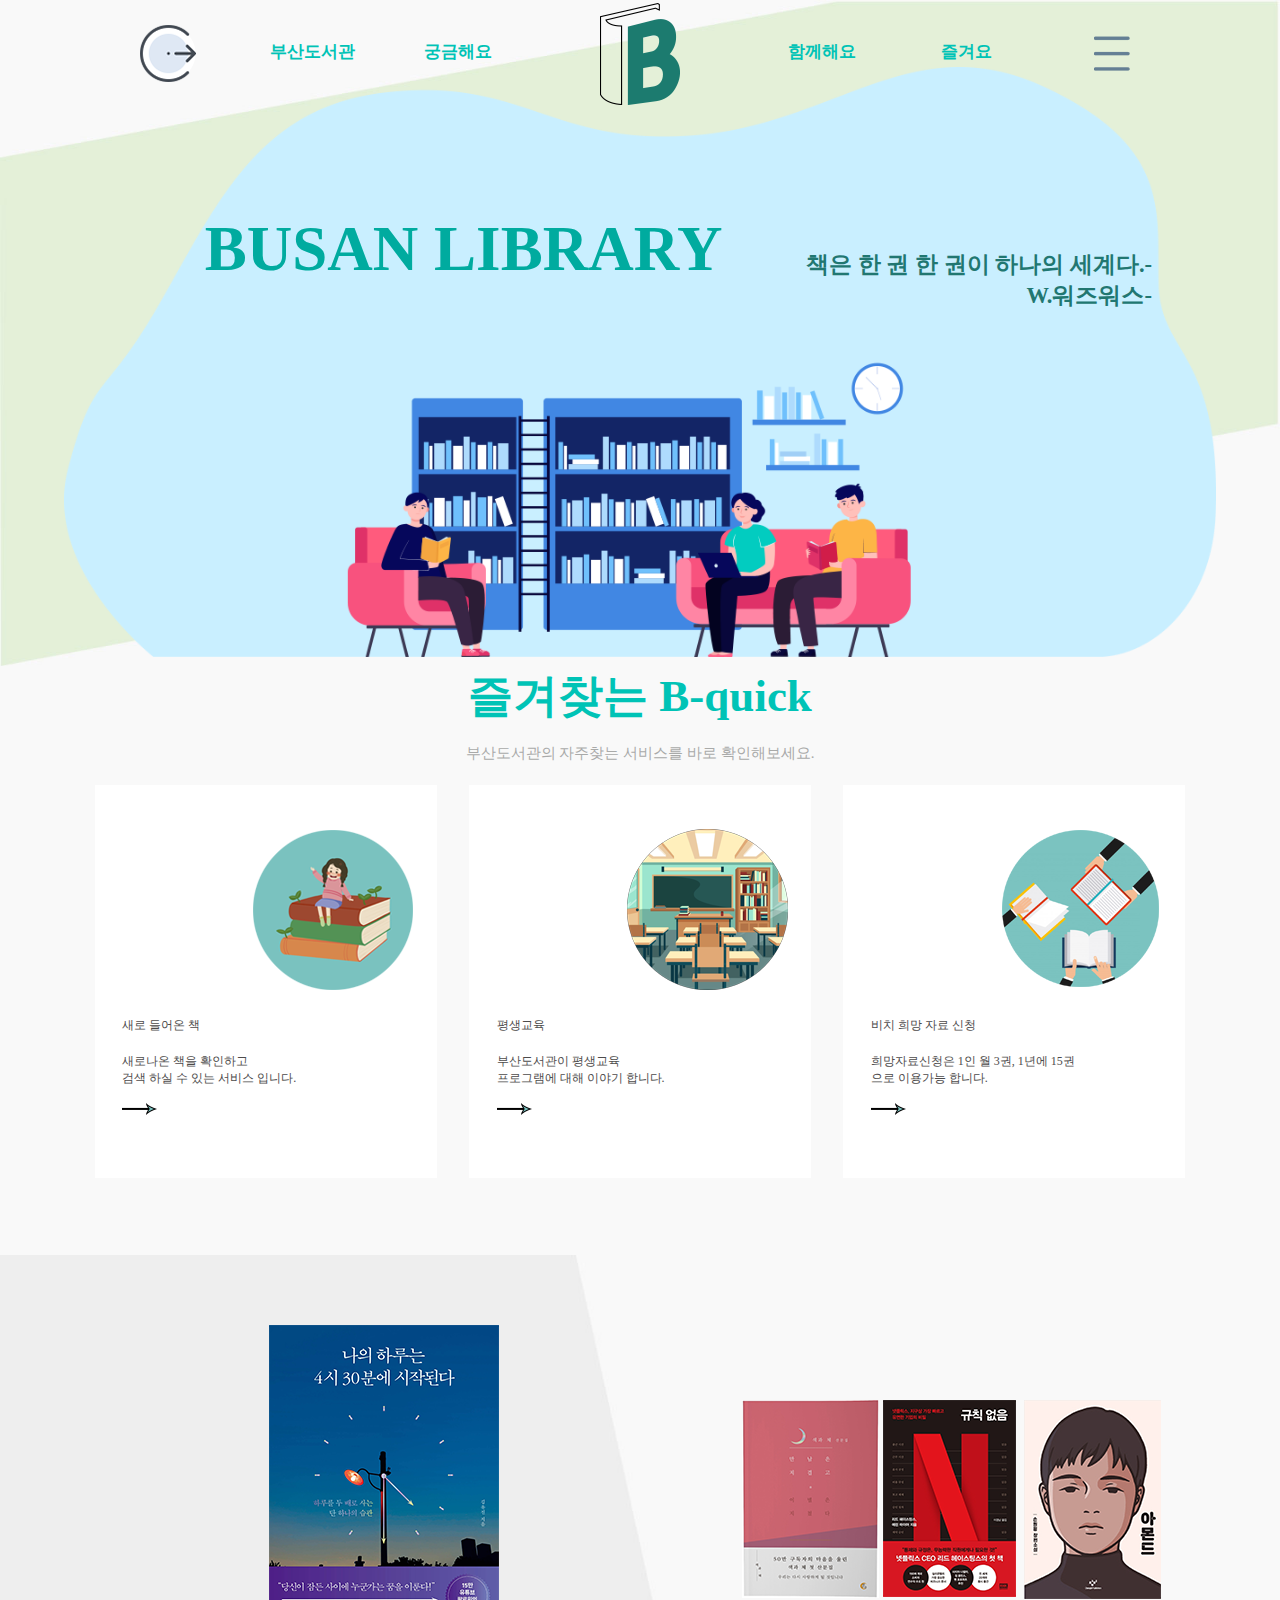
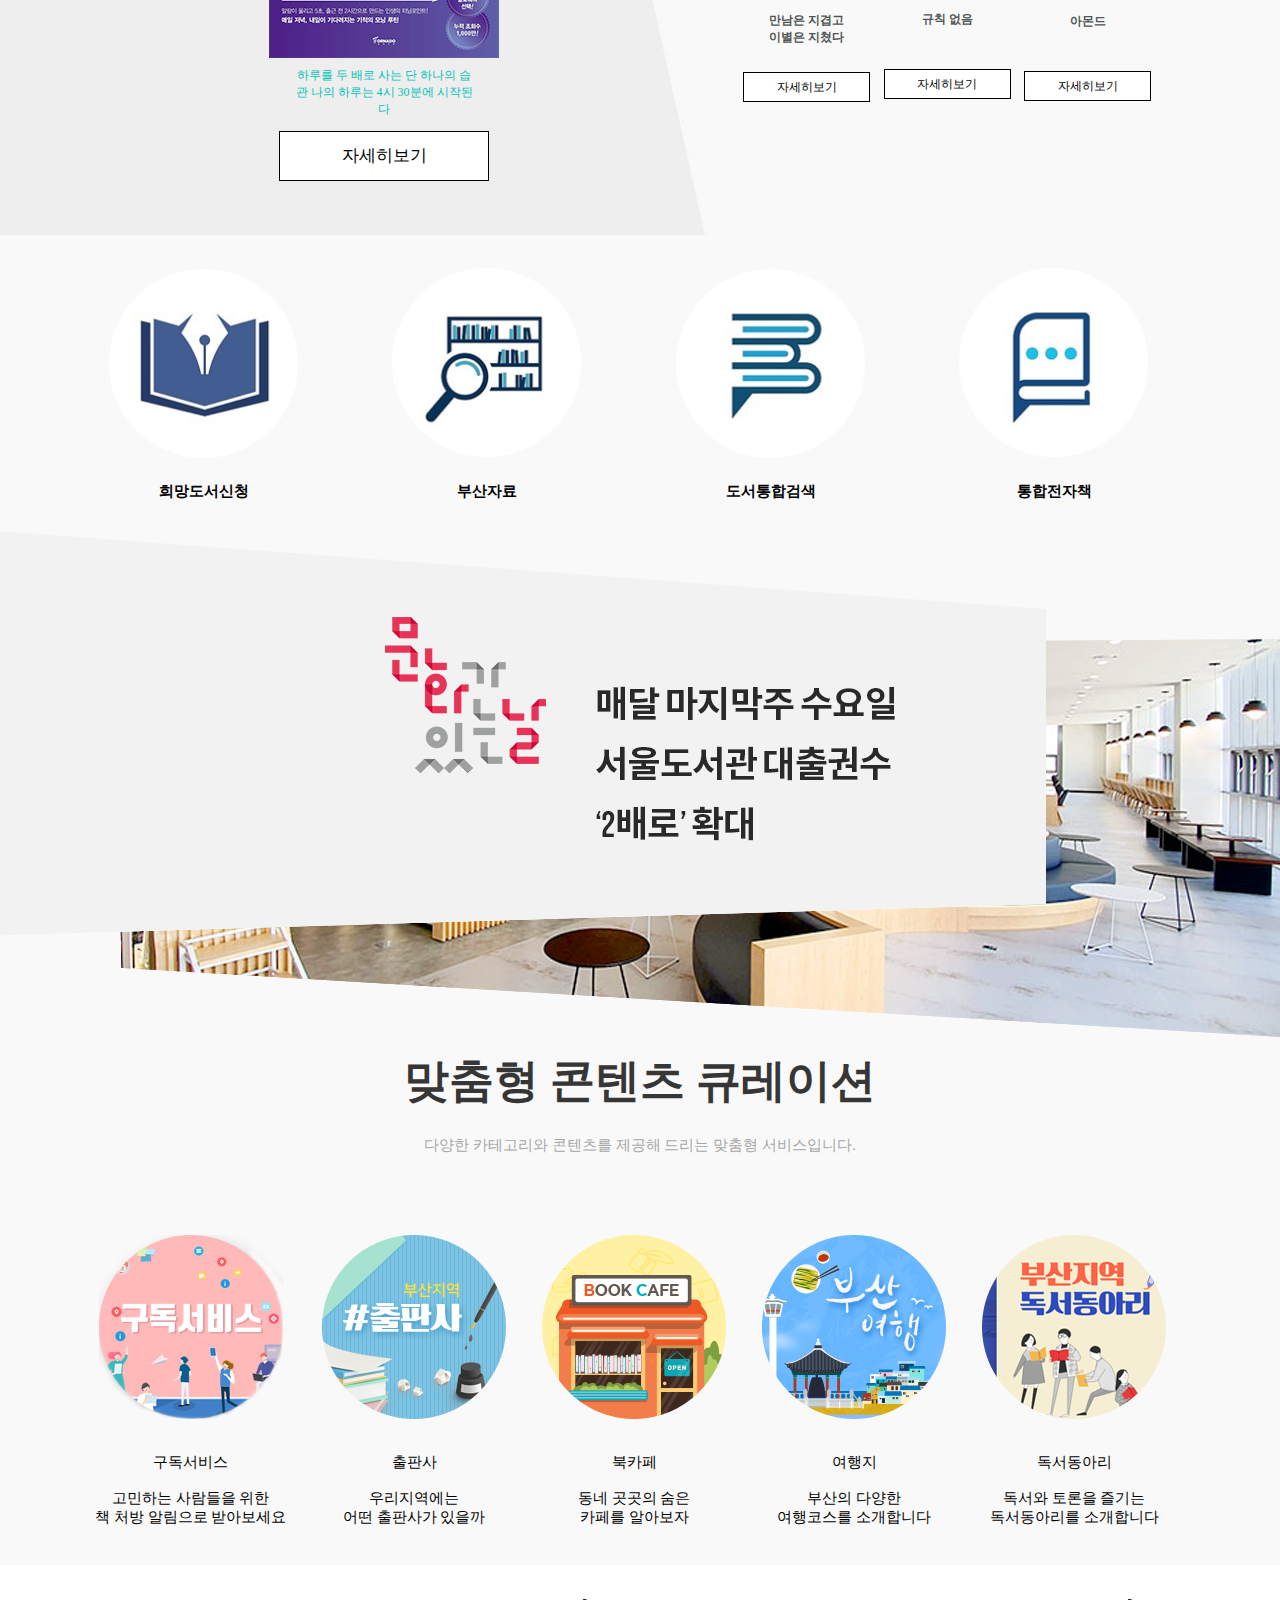
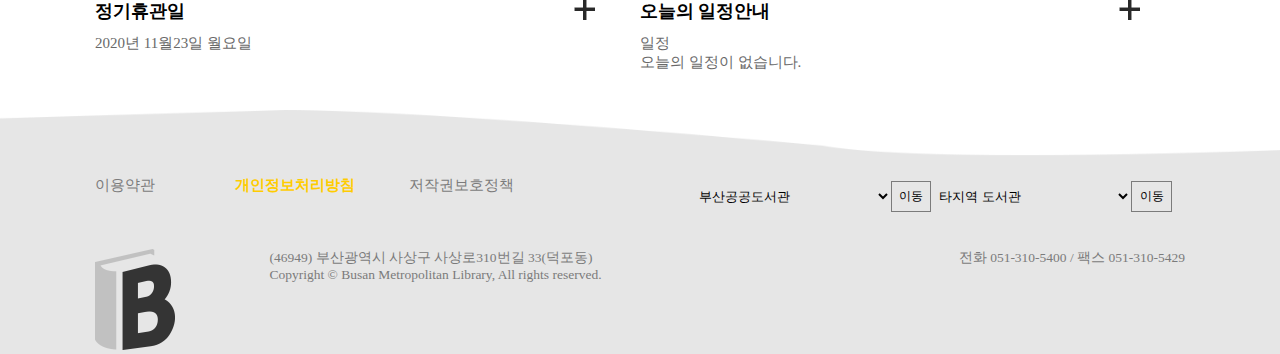
==== index.html @ fcccbeaf "121" ====
<!DOCTYPE html>
<html lang="en">

<head>
    <meta charset="UTF-8">
    <meta name="viewport" content="width=device-width, initial-scale=1.0">
    <title>Document</title>
    <link href="css/style.css" rel="stylesheet" type="text/css">
</head>

<body>
    <div class="wrap">
        <header id="header">
            <ul>
                
               
                <ul class="m_left">
                   <li class="login"><i><img src="img/login.png"></i></li>
                    <li>부산도서관</li>
                    <li>궁금해요</li>
                    
                </ul>
                <li class="logo"><img src="img/mainlogo.png"></li>
                <ul class="m_right">
                    <li>함께해요</li>
                    <li>즐겨요</li>
                    <li class="m_ham"><i><img src="img/m_ham.png"></i></li>
                </ul>
                
            </ul>
        </header>
        <article id="mainimg">
            
                <h2>BUSAN LIBRARY</h2>
                <div><img src="img/mainimg.png"></div>
                <p>책은 한 권 한 권이 하나의 세계다.-<br>
                    W.워즈워스-</p>
            
        </article>
        <main>
            <section class="con1">
                <h1>즐겨찾는 B-quick</h1>
                <p>부산도서관의 자주찾는 서비스를 바로 확인해보세요.</p>
                <div class="con1_set">
                    <div><i><img src="img/quick1.png"></i>
                        <div>
                            <h4>새로 들어온 책</h4>
                            <p>새로나온 책을 확인하고<br>
                                검색 하실 수 있는 서비스 입니다.</p>
                            <i><img src="img/arr.png"></i>
                        </div>
                    </div>
                    <div><i><img src="img/quick2.png"></i>
                        <div>
                            <h4>평생교육</h4>
                            <p>부산도서관이 평생교육<br>
                                프로그램에 대해 이야기 합니다.</p>
                            <i><img src="img/arr.png"></i>
                        </div>
                    </div>
                    <div><i><img src="img/quick3.png"></i>
                        <div>
                            <h4>비치 희망 자료 신청</h4>
                            <p>희망자료신청은 1인 월 3권, 1년에 15권<br>
                                으로 이용가능 합니다.</p>
                            <i><img src="img/arr.png"></i>
                        </div>
                    </div>
                </div>
            </section>
            <section class="con2">
                <div class="main_book">
                    <div><img src="img/main_book.png"></div>
                    <p class="maintxt">하루를 두 배로 사는 단 하나의 습관
                        나의 하루는 4시 30분에 시작된다</p>
                    <div class="btn1">자세히보기</div>
                </div>
                <div class="sub_book_set">
                    <div>
                        <div><img src="img/sub_book1.png"></div>
                        <h4>만남은 지겹고<br>이별은 지쳤다</h4>
                        <div class="btn">자세히보기</div>
                    </div>
                    <div>
                        <div><img src="img/sub_book2.png"></div>
                        <h4>규칙 없음<br><br></h4>
                        <div class="btn">자세히보기</div>
                    </div>
                    <div>
                        <div><img src="img/sub_book3.png"></div>
                        <h4>아몬드<br><br></h4>
                        <div class="btn">자세히보기</div>
                    </div>
                </div>
            </section>
            <section class="con3">
                <div><img src="img/covidpic.png"></div>
                <div>
                    <p>#마스크 착용 #코로나 #QR코드 스캔</p>
                    <div class="covidbtn">COVID-19</div>
                </div>
            </section>
            <section class="con4">
                <ul>
                    <li><div></div>
                        <p>희망도서신청</p>
                    </li>
                    <li><div></div>
                        <p>부산자료</p>
                    </li>
                    <li><div></div>
                        <p>도서통합검색</p>
                    </li>
                    <li><div></div>
                        <p>통합전자책</p>
                    </li>
                </ul>
            </section>
            <section class="con5">
                <div><img src="img/culture_1.png"></div>
                <div><img src="img/cultureday_2.png"></div>
            </section>
            <section class="con6">
                <h1>맞춤형 콘텐츠 큐레이션</h1>
                <p>다양한 카테고리와 콘텐츠를 제공해 드리는 맞춤형 서비스입니다.</p>
                <div>
                    <div><i><img src="img/service1.png"></i>
                        <p>구독서비스
                            <br><br>고민하는 사람들을 위한<br>책 처방 알림으로 받아보세요
                        </p>
                    </div>
                    <div><i><img src="img/service2.png"></i>
                        <p>출판사
                            <br><br>우리지역에는<br>어떤 출판사가 있을까
                        </p>
                    </div>
                    <div><i><img src="img/service3.png"></i>
                        <p>북카페
                            <br><br>동네 곳곳의 숨은<br>카페를 알아보자
                        </p>
                    </div>
                    <div>
                        <i><img src="img/service4.png"></i>
                        <p>여행지
                            <br><br>부산의 다양한<br>여행코스를 소개합니다
                        </p>
                    </div>
                    <div>
                        <i><img src="img/service5.png"></i>
                        <p>독서동아리
                            <br><br>독서와 토론을 즐기는<br>독서동아리를 소개합니다
                        </p>
                    </div>
                </div>
            </section>
            <section class="con7">
                <div class="inner">
                    <div>
                        <h3>정기휴관일<span><img src="img/plus.png"></span></h3>
                        <p>2020년 11월23일 월요일</p>
                    </div>
                    <div>
                        <h3>오늘의 일정안내<span><img src="img/plus.png"></span></h3>
                        <p>일정<br>오늘의 일정이 없습니다.</p>
                    </div>
                </div>
            </section>
        </main>
        <footer id="footer">
            <div class="inner">
                <div class="f_top">
                    <ul class="foot_menu">
                        <li>이용약관</li>
                        <li class="yellow">개인정보처리방침</li>
                        <li>저작권보호정책</li>
                    </ul>
                    <div class="finder">
                        <select>
                            <option>부산공공도서관</option>
                            <option>부산 대학•전문도서관</option>
                            <option>경남정보대학교</option>
                            <option>경성대학교 중앙도서관</option>
                            <option>고신대학교 도서관</option>
                            <option>대동대학교 도서관</option>
                            <option>동명대학교 도서관</option>
                            <option>동아대학교 도서관</option>
                            <option>동의대학교 중앙도서관</option>
                            <option>동의과학대학교 도서관</option>
                            <option>고신대학교 도서관</option>
                            <option>고신대학교 도서관</option>
                            <option>동주대학교도서관</option>
                            <option>부경대학교도서관</option>
                            <option>부산과학기술대학교도서관</option>
                            <option>한국주택금융공사 도서관</option>
                            <option>부산위생병원 의학도서관</option>
                            <option>한진중공업기술연구소 자료실</option>
                            <option>영화의전당 영화전문자료실</option>
                        </select><span>이동</span>
                        <select>
                            <option>타지역 도서관</option>
                            <option>국립도서관</option>
                            <option>국회도서관</option>
                            <option>국립중앙도서관</option>
                            <option>국립세종도서관</option>
                            <option>국립어린이청소년도서관</option>
                            <option>국립장애인도서관</option>
                            <option>지역대표도서관</option>
                            <option>강원 대표도서관</option>
                            <option>경상북도 도서관</option>
                            <option>대구광역시 대표도서관</option>
                            <option>대전광역시 대표도서관</option>
                            <option>서울도서관</option>
                            <option>서울시교육청 대표도서관</option>
                            <option>미추홀도서관</option>
                            <option>전라북도교육청 통합도서관</option>
                            <option>전라남도교육청 통합도서관</option>
                        </select><span>이동</span>
                    </div>
                </div>
                <div class="f_bottom">
                    <div class="f_logo">
                        <img src="img/f_logo.png">
                    </div>
                    <div class="copyright">
                        <ul>
                            <li>(46949) 부산광역시 사상구 사상로310번길 33(덕포동)</li>
                            <li>Copyright © Busan Metropolitan Library, All rights reserved.</li>
                        </ul>
                        <p>전화 051-310-5400 / 팩스 051-310-5429</p>
                    </div>
                </div>
            </div>
        </footer>
    </div>
</body></html>
---- css/style.css ----
* {
    padding: 0;
    margin: 0
}
html{font-size: 15px}
.inner{width: 1090px; margin: 0 auto}
ul{list-style: none}
.wrap{background-color: #f9f9f9;width: 100%;}
#header{position: absolute;z-index: 2;    left: 0;
    right: 0;
    margin: 0 auto;}
#header>ul{width: 1090px; height: 110px;margin: 0 auto;line-height: 104px; position: relative;color: #00c3b6;font-size: 1.1rem;font-weight: 600}
#header>ul img{vertical-align: middle}
#header>ul>li{float: left;font-size: 1.6rem;color: #00c3b6}
.m_left{float: left; width: 40%; text-align: center}
.m_left>li{float: left; width: calc(100%/3)}
.m_right{float: right; width: 40%; text-align: center}
.m_right>li{float: left; width: calc(100%/3)}
#header>ul>li:after{display: block;content: "";clear: both}
.logo{z-index: 999; position: absolute; width: 80px; left: 0; right: 0; margin: 0 auto}

.login>img{width: 100%}




#mainimg{background-image: url(../img/no_text.jpg);background-repeat: no-repeat;height: 858px;width: 100%;position: relative;top: 0;background-size: cover}

#mainimg>div{position: absolute;left: 0;right: 0;margin: 0 auto;text-align: center;top: 10%;width: 1280px;height: 660px}
#mainimg>div>img{width: 100%}
#mainimg>h2{position: absolute;font-size: 4.2rem;color: #00ab9f;top: 32%;left: 25%;z-index: 999}
#mainimg>p{position: absolute;text-align: right;color: #217771;font-size: 1.5rem;top: 37.3%;right: 25%;font-weight: bold}

#mainimg:after{display: block;content: "";clear: both}




.con1{width: 1090px;margin: 0 auto;padding-bottom: 6%;}
.con1>h1{color: #00c3b6;text-align: center;font-size: 3rem}
.con1>p{color: #a9aaa9;text-align: center;padding: 1.6% 0 2% 0;font-size: 1rem}
.con1_set>div{float: left;width: calc(94%/3);background-color: #fff;height: 350px;margin-left: 3%;padding-top: 4%;color: #4d4b4b;position: relative}
.con1_set>div:first-child{margin-left: 0}
.con1_set:after{display: block;content: "";clear: both}

.con1_set>div>i:nth-child(1){text-align: right}

.con1_set>div>i{position: absolute;right: 6%}
.con1_set>div>div{position: absolute;bottom: 15%;left: 8%;width: 80%;font-size: 0.8rem}
.con1_set>div>div>h4{padding: 3% 0 7% 0;font-weight: 500}
.con1_set>div>div>p{padding-bottom: 6%}















.con2{background-image: url(../img/bk_gray.jpg);width: 100%;height: 580px;background-size: cover;background-repeat: no-repeat;background-position: center center;position: relative;text-align: center}
.con2:after{display: block;content: "";clear: both}
.con2>.main_book{position: absolute; left: 26.5%;top: 12%}
.con2>.main_book>.maintxt{width: 55%;margin: 0 auto;font-size: .8rem}
.con2>.sub_book_set{position: absolute;top: 25%;right: 23%;font-size: .8rem}

.con2>.sub_book_set>div{width: calc(94%/3);float: left;margin-left: 3%}
.con2>.sub_book_set>div:first-child{margin-left: 0}
.con2>.sub_book_set:after{display: block;content: "";clear: both}

.con2>.sub_book_set>div>h4{padding: 8% 0 20% 0;color: #515454}

.maintxt{color: #00c3b6;padding: 2% 0 5% 0}
.btn1{border: 1px solid #000;background-color: #fff;width: 208px; height: 48px;line-height: 48px;font-size: 1.1rem;text-align: center;margin: 0 auto}

.btn{border: 1px solid #000;background-color: #fff;width: 125px; height: 28px;line-height: 28px;font-size: .8rem;text-align: center;margin: 0 auto}





.con3{width: 1090px; margin: 0 auto;padding-top: 3%;}

.con3>div{float: left;padding-left: 20%}

.con3:after{display: block;content: "";clear: both;}
.con3>div:nth-child(2){padding: 5.8% 0 0 13%}
.con3>div:nth-child(2)>p{font-size: 1.3rem;color: #b0b0b0;font-weight:500;padding-bottom: 13%}

.con3>div:nth-child(2)>.covidbtn{border: 1px solid #000;width: 264px;height: 82px; background-color: #fff;border-radius: 50px;line-height: 82px;font-size: 2.6rem;text-align: center;font-weight: bold}





.con4{width: 1090px;text-align: center;margin: 0 auto;padding-top: 2.6%}
.con4>ul{width: 100%}
.con4>ul>li{float: left;padding-left: 6%;width: 20%;}

.con4>ul>li:first-child{padding-left: 0}
.con4>ul:after{display: block;content: "";clear: both}
.con4>ul>li>p{padding-top: 10%;font-weight: 600}




.con4>ul>li:nth-child(1)>div{width: 192px; height: 192px; background-image: url(../img/icon1_blue.png);background-repeat: no-repeat;background-position: center center;background-size: cover;margin: 0 auto}
.con4>ul>li:nth-child(2)>div{width: 192px;height: 192px;background-image: url(../img/icon2_blue.png);background-repeat: no-repeat;background-position: center center;background-size: cover;margin: 0 auto}
.con4>ul>li:nth-child(3)>div{width: 192px;height: 192px;background-image: url(../img/icon3_blue.png);background-repeat: no-repeat;background-position: center center;background-size: cover;margin: 0 auto}
.con4>ul>li:nth-child(4)>div{width: 192px;height: 192px;background-image: url(../img/icon4_blue.png);background-repeat: no-repeat;background-position: center center;background-size: cover;margin: 0 auto}


.con4>ul>li:nth-child(1)>div:hover{width: 192px; height: 192px; background-image: url(../img/icon1_green.png);background-repeat: no-repeat;background-position: center center;background-size: cover;margin: 0 auto}
.con4>ul>li:nth-child(2)>div:hover{width: 192px;height: 192px;background-image: url(../img/icon2_green.png);background-repeat: no-repeat;background-position: center center;background-size: cover;margin: 0 auto}
.con4>ul>li:nth-child(3)>div:hover{width: 192px;height: 192px;background-image: url(../img/icon3_green.png);background-repeat: no-repeat;background-position: center center;background-size: cover;margin: 0 auto}
.con4>ul>li:nth-child(4)>div:hover{width: 192px;height: 192px;background-image: url(../img/icon4_green.png);background-repeat: no-repeat;background-position: center center;background-size: cover;margin: 0 auto}








.con5>div:first-child{position: absolute;top: 5%;left: 0;z-index: 999}
.con5>div:last-child{position: absolute;top: 25%;right: 0}
.con5{background-color: #f9f9f9;width: 100%;height: 550px;position: relative}

.con5:after{display: block;content: "";clear: both}



.con6{width: 1090px;text-align: center;margin: 0 auto;padding-bottom: 3%}
.con6>h1{font-size: 3rem;color: #363636}
.con6>p{font-size: 1rem;color: #a7a7a7;padding: 25px 0 80px 0}
.con6>div>div:first-child{margin-left: 0}
.con6>div>div{float: left;margin-left: 3.3%}
.con6>div>div>p{padding-top: 30px;font-size: 1rem;font-weight: 400}
.con6>div:after{display: block;content: "";clear: both}









.con7{background-color: #fff;width: 100%;height: auto;padding-top: 2.6%}
.con7>.inner>div{float: left;width: 50%}

.con7>.inner:after{display: block;content: "";clear: both}

.con7>.inner>div>h3>span{float: right;padding-right: 8%}
.con7>.inner>div>p{color: #696969;padding: 2% 0 7% 0}

#footer{background-image: url(../img/f_bk.png);background-size: cover;width: 100%;height: auto;background-color: #fff}
#footer>.inner{padding-top: 5.2%}
.foot_menu{width: 48%}

.foot_menu>li{float: left;font-size: 1rem;font-weight: 500;color: #7b7b7b;width: calc(80%/3)}
.foot_menu:after{display: block;content: "";clear: both}
.foot_menu>.yellow{color: #ffcc00;font-weight: bold}
.foot_menu>li:last-child{text-align: right}


.f_top>.foot_menu{float: left}
.f_top>.finder{float: right;width: 45%}
.finder>select{width: 40%;height: 40px;border: none;background-color: #e6e6e6}
.finder>span{width: 10%; height: 40px;font-size: 0.8rem;border: 1px solid #7b7b7b;padding: 1.5%}

.f_top:after{display: block;content: "";clear: both}

.f_logo{width: 16%}
.f_bottom{padding-top: 3%}
.f_bottom>div{float: left}
.copyright{width: 84%;color: #7b7b7b;font-size: 0.9rem}
.copyright>ul{float: left}
.copyright>p{float: right;padding-left: 7%}
.copyright:after{display: block;content: "";clear: both}
.f_bottom:after{display: block;content: "";clear: both}



/*sub*/
.sub_main{position: absolute;top: 0;background-image: url(../img/sub_img.jpg);width: 100%;height: 388px}
.sub_txt{position: absolute;top: 35%;color: #fff;left: 0;right: 0;margin: 0 auto;text-align: center}
.sub_txt>h2{font-size: 3rem}
.sub_txt>p{font-size: 1rem;padding-top: 0.7%}
.e_m_service{padding-left: 8%}
.e_m_service p{padding: 3% 0 5% 0}

.service_sub{width: 1076px; height: 1051px; background-color: #fff;z-index: 999;position: absolute;top: 13.8%;left: 0;right: 0;margin: 0 auto}

.service_sub>ul{padding: 3% 0 3% 0}
.service_sub>ul>li{float: left;color: #00c3b6;padding-left: 3%}
.service_sub>ul>li:first-child{color: #979797;padding-left: 8%}
.service_sub>ul:after{display: block;content: "";clear: both;border: 1px solid #959595;margin-top: 5%}




.sub_contents>div:first-child>div:first-child{float: left;width: 30%}
.sub_contents>div:first-child>div:last-child{float: left;width: 42%}
.sub_contents>div:first-child:after{display: block;content: "";clear: both}


.sub_contents>div:first-child>div:last-child>ul{width: 85%}
.sub_contents>div:first-child{padding-top: 5.5%;}
.sub_contents>div:last-child{padding-top: 5.5%;}

.sub_contents>div:last-child>div:first-child{float: left;width: 30%}
.sub_contents>div:last-child>div:last-child{float: left;width: 60%}
.sub_contents>div:last-child:after{display: block;content: "";clear: both}
.sub_contents>div>div:first-child>i{padding-left: 35%}
.sub_contents>div:last-child>div:first-child>i{padding-left: 35%;display: inline-block;padding-top: 20%}


.service_sub .sub_solid{background-color: #959595;width: 85%;height: 1px;margin: 0 auto}
/*table*/

.sub_contents>div:last-child>div:last-child tr:first-child{background-color: #dcdcdc;width: 420px;height: 40px;font-weight: bold}


.sub_contents>div:last-child>div:last-child table{font-size: .9rem}
.sub_contents>div:last-child>div:last-child tr:first-child td:first-child{background-color: #dcdcdc}
.sub_contents>div:last-child>div:last-child tr td:first-child{width: 17%;height: 40px; background-color: #f0f0f0;text-align: center;font-weight: bold}
.sub_contents>div:last-child p{font-size: 0.8rem;padding: 1.2% 0 0 3%}


.checkout{width: 100%;height: 170px;background-image: url(../img/checkout_bk.jpg);background-size: cover;background-position: center center;background-repeat: no-repeat;position: absolute; bottom: 17%;color: #fff;}
.checkout>div{width: 45%;margin: 0 auto;padding-left: 12%}
.checkout>div:after{display: block;content: "";clear: both}
.checkout>div>.checkout_txt>h4{font-size: 3rem;padding: 1% 0 2% 0}
.checkout>div>.checkout_txt>p{font-size: 1rem}
.checkout>div>.checkout_txt{float: left;padding-top: 4%}

.btn_checkout{background-color: #fff;width: 205px; height: 40px;line-height: 40px; font-weight: bold;text-align: center;float: right;color: #515454;margin-top: 8.5% }


/*sub_position*/
.sub_footer{position: absolute;bottom: 0; background-color: #f9f9f9 !important}
.sub-wrap{position: relative;height: 1800px}





/*모바일*/
@media (max-width: 1789px){
    #mainimg>h2{left: 22%}
    #mainimg>p{right: 20%}
    
}
@media (max-width: 1789px){
    #mainimg>h2{left: 18%}
    #mainimg>p{right: 17%}
    
}
@media (max-width: 1379px){
     #mainimg>h2{left: 16%;font-size: }
    #mainimg>p{right: 10%}
    
    
}

@media (max-width: 1379px){
    
    
    #mainimg{padding-top: calc(858/1648*100%);height: 0}
    #mainimg>div{height: 0;padding-top: calc(1283/657*100%);width: 90%}
    #mainimg>div>img{position: absolute;top: 0;left: 0}
}

    
@media (max-width: 1089px){
    
    .inner{width: 100%}
    #header>ul{width: 100%}
 
    
    #mainimg>h2{font-size: 3rem}
    #mainimg>p{font-size: 1rem}
    .con1{width: 100%}
    .con4{width: 100%}
    .con5>div{width: 83%}
    .con5>div>img{width: 100%}
    
    
    
    .con6{width: 100%}
    
}

@media (max-width: 1460px){
    
    .con2>.sub_book_set{right: 10%;width: 32%}
    .con2>.main_book{width: 20%;left: 20%}
    .con2>.main_book>.maintxt{width: 70%}
.con3{display: none}
    .con3>div:last-child{text-align: center}
}

@media (max-width: 1250px){
    
    
    
.con2>.sub_book_set{right: 5%;width: 38%}
.con2>.main_book>.maintxt{width: 90%}
}



@media (max-width: 1050px){
    .con1{width: 100%}
.con2>.sub_book_set{right: 3%;width: 43%}

}









@media (max-width: 800px){
    .m_left{display: none}
    .m_right{display: none}
    
    
    #header>ul{width: 100%}
    
    
    
    
    .logo{width: 100%;height:auto;text-align: center}
    
    
    #mainimg>h2 {font-size: 3.2rem;top: 30%;left: 15%}
#mainimg>p{display: none}
    
       .con1{width: 100%}
     .con1_set>div{height: 0;padding-top: calc(113.843/393.59*100%)}
    
    
    .con1_set>div:nth-child(2){display: none}
    .con1_set>div:nth-child(3){display: none}
    
    .con2>.sub_book_set{width: 100%}
    
    
    .con4{width: 100%}
    .con4>ul>li{width: 45%;padding-left: 5%}
    .con4>ul>li:nth-child(3){padding-left: 0}
    .con4>ul>li>i>img{width: 45%}
    .con4>ul>li>p{padding: 4% 0 8% 0;font-weight: 400}
    
    
    .con5>div{    width: 83%}
    .con5>div>img{width: 100%}
    
    .con6{width: 100%}
    .con6>div{margin: 0 auto}
    .con6>div>div:nth-child(4),.con6>div>div:nth-child(5){display: none}
  .inner{width: 100%}
    .con7>.inner>div{float: none}
    .con7>.inner>div{width: 100%}
    
    
    

    
    .foot_menu{display: none}
    .copyright p{display: none}
    .f_top>.finder{width: 90%;padding-top: 5%}
    .copyright{font-size: .9rem;    width: 70%;padding-top: 3%}
    .f_logo{width: 20%}
    .f_bottom{padding-left: 10%}
    
}

@media (max-width: 482px){
    
    
    .f_top>.finder{display: none}
}
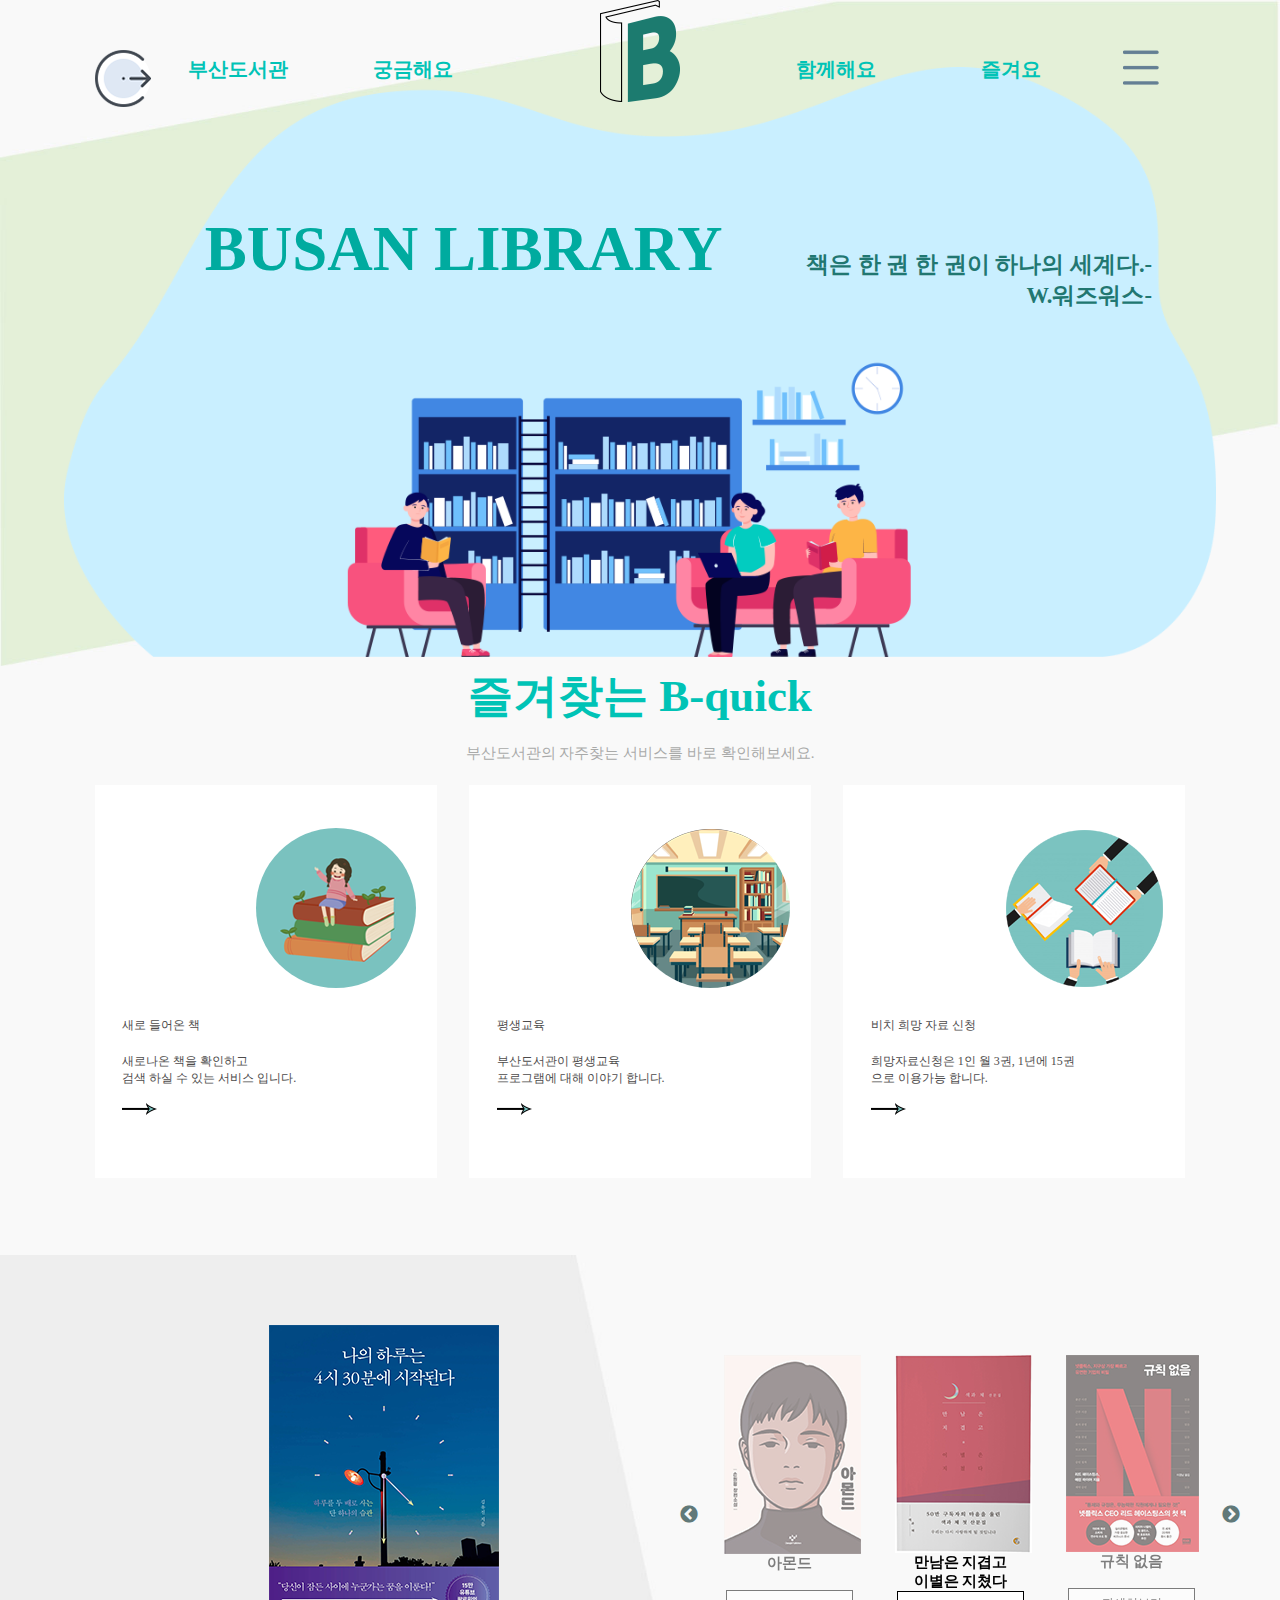
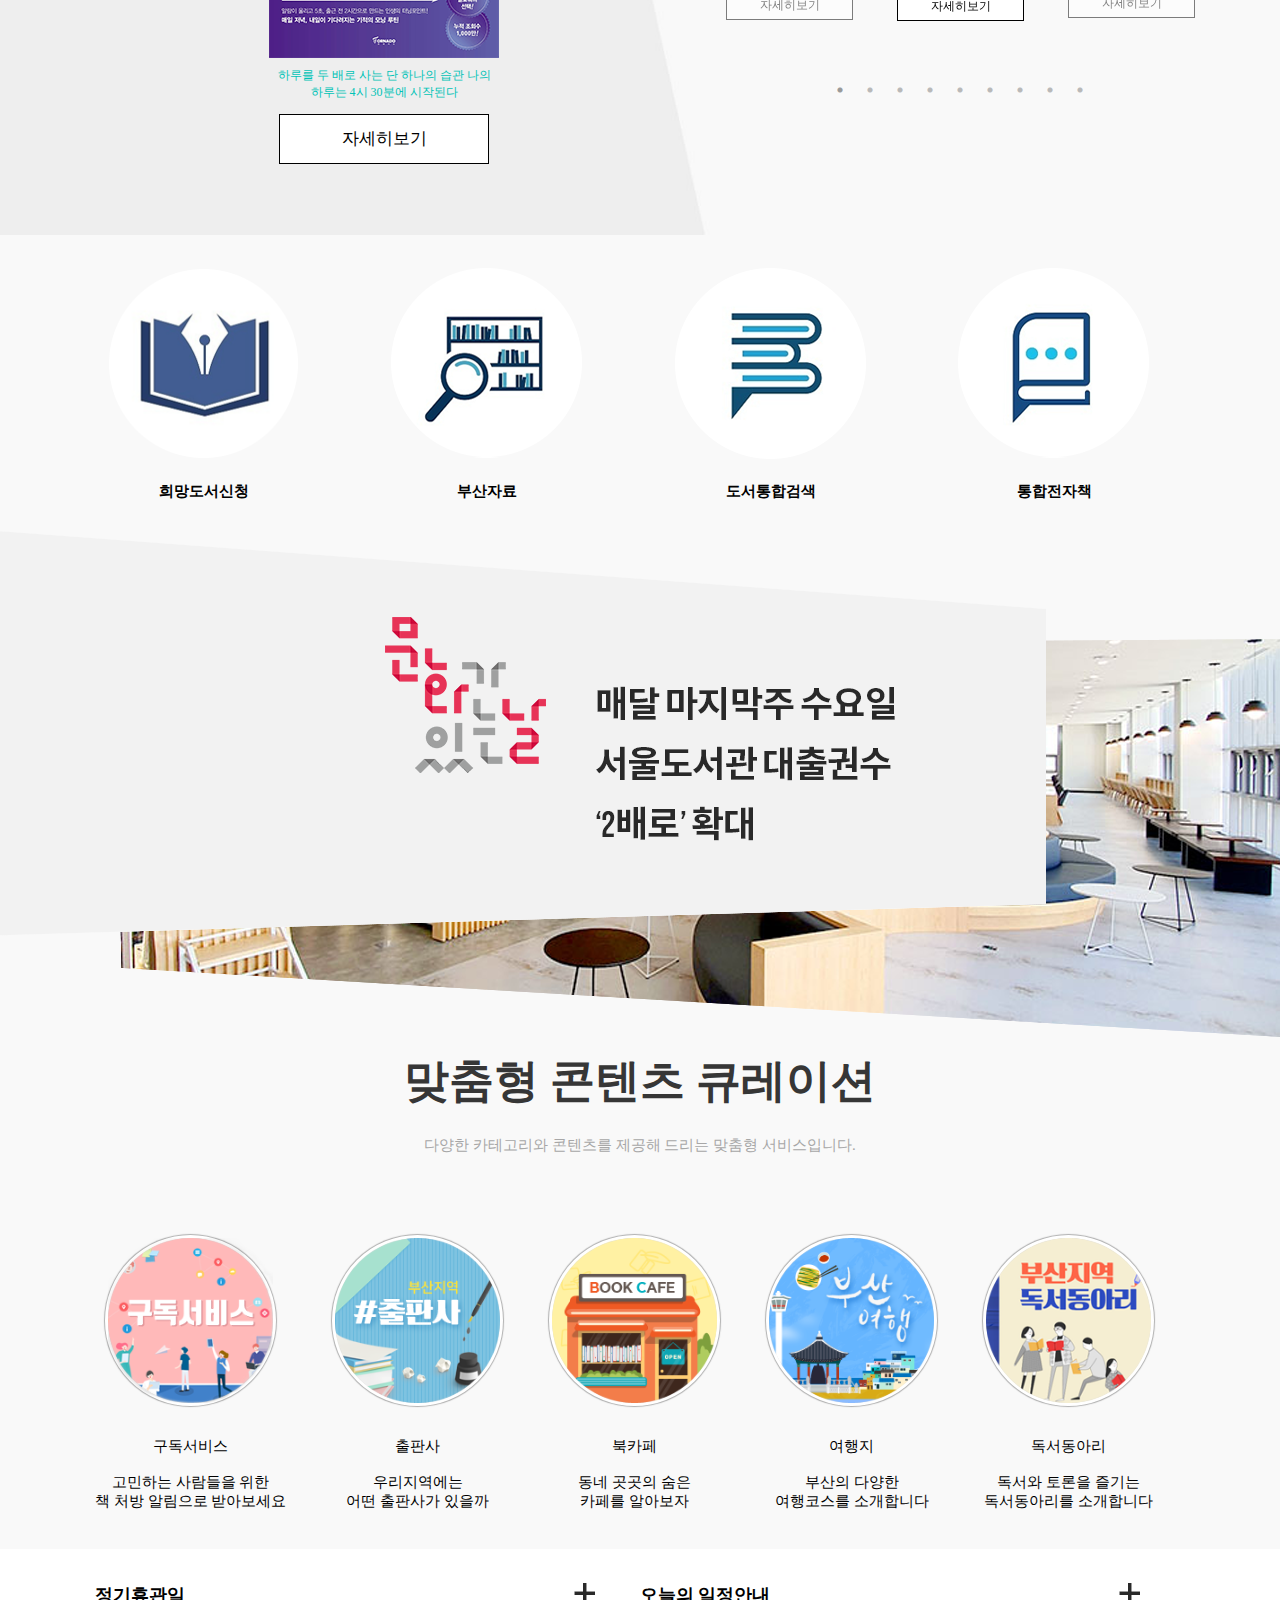
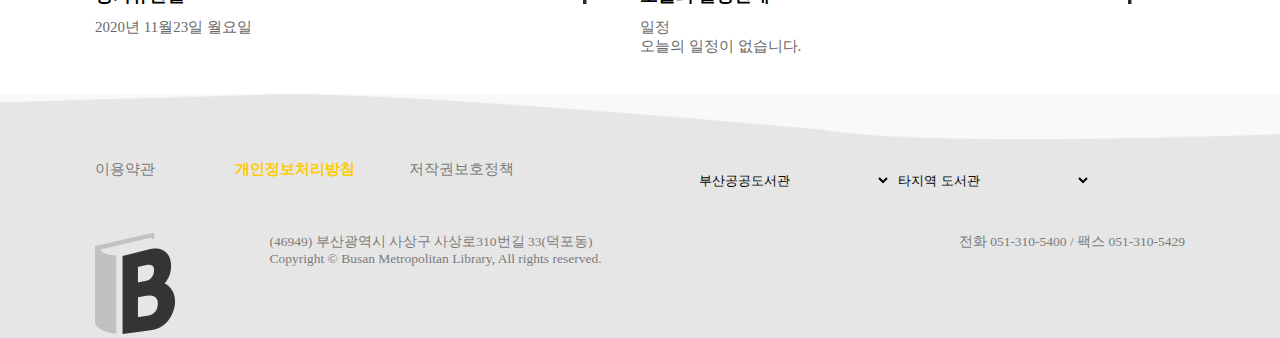
==== commit 6c39a77d: "ud" ====
--- a/index.html
+++ b/index.html
@@ -5,37 +5,233 @@
     <meta charset="UTF-8">
     <meta name="viewport" content="width=device-width, initial-scale=1.0">
     <title>Document</title>
+    <link href="css/styles.css" rel="stylesheet" type="text/css" />
+    
     <link href="css/style.css" rel="stylesheet" type="text/css">
+    <link href="https://fonts.googleapis.com/css2?family=Sriracha&display=swap" rel="stylesheet">
+    <link rel="stylesheet" type="text/css" href="css/slick.css">
+    <link rel="stylesheet" type="text/css" href="css/slick-theme.css">
+
+
+<script type="text/javascript" src="js/jquery-1.3.2.min.js"></script>
+<script type="text/javascript">
+	$(document).ready(function() {
+		$('.otherbutton').append('<span class="hover"></span>').each(function () {
+	  		var $span = $('> span.hover', this).css('opacity', 0);
+	  		$(this).hover(function () {
+	    		$span.stop().fadeTo(500, 1);
+	 		}, function () {
+	   	$span.stop().fadeTo(500, 0);
+	  		});
+		});
+	});
+</script>
+    
+    
+
+    <script src="https://ajax.googleapis.com/ajax/libs/jquery/3.2.1/jquery.min.js"></script>
+
+
+
+    <script>
+        $(document).ready(function() {
+            mobile_menu();
+        });
+
+        function mobile_menu() {
+            /* 변수 선언 */
+            var $menu = null;
+            var $left_gnb = null; // 영역 전체
+            var $depth1_wrap = null;
+            var $depth1 = null;
+            var $depth1_btn = null;
+
+            /* 시작 함수 */
+            function start() {
+                init();
+                init_event();
+            }
+            /* 변수 초기화 함수 */
+            function init() {
+                $menu = $('.m_ham');
+                $left_gnb = $('.left_gnbWrap'); // 영역 전체
+                $depth1_wrap = $('.left_gnb>li');
+                $depth1 = $depth1_wrap.children('ul');
+                $depth1_btn = $depth1_wrap.children('a');
+            }
+            /* 이벤트 함수 */
+            function init_event() {
+
+                /* 모바일 메뉴 버튼 클릭했을때 모바일 메뉴영역 나오게 하기 */
+                $menu.click(function(event) {
+                    event.preventDefault();
+                    $left_gnb.addClass('on');
+                });
+
+                /* x버튼 눌렀을때 모바일 메뉴 닫기 */
+                $('.close').click(function(event) {
+                    event.preventDefault();
+
+                    $left_gnb.removeClass('on');
+
+                    // x버튼 누르면 시간차 약간두고 소메뉴 닫히게 하기
+                    setTimeout(function() {
+                        $depth1_btn.removeClass('on');
+                        $depth1.slideUp();
+                    }, 300)
+                });
+
+                /* depth1의 각메뉴 클릭시 depth2 나오게 하기 */
+                $depth1_btn.click(function(event) {
+                    event.preventDefault();
+                    var $this = $(this);
+                    var $this_ul = $this.siblings('ul');
+
+                    var check = $this.hasClass('on');
+                    if (check) {
+                        $this.removeClass('on');
+                        $this_ul.stop(true, true).slideUp();
+                    } else {
+                        $depth1_btn.removeClass('on');
+                        $depth1.stop().slideUp();
+                        $this.addClass('on');
+                        $this_ul.stop(true, true).slideDown();
+                    }
+                });
+
+                /* 디바이스 크기 변경시 모바일 메뉴영역 숨기기 */
+                $(window).resize(function() {
+                    $left_gnb.removeClass('on');
+                });
+            }
+
+            start(); // 시작 호출
+        }
+
+    </script>
+
+    <script src="js/flickerplate.min.js" type="text/javascript"></script>
+
+    <script>
+        $(document).ready(function() {
+
+            $('.flicker-example').flicker();
+        });
+
+    </script>
+
+
+
 </head>
 
 <body>
     <div class="wrap">
         <header id="header">
-            <ul>
-                
-               
-                <ul class="m_left">
-                   <li class="login"><i><img src="img/login.png"></i></li>
-                    <li>부산도서관</li>
-                    <li>궁금해요</li>
-                    
+           <nav id="nav1" class="navi">
+            <div class="inner">
+                <ul>
+
+
+                <ul class="m_left depth1">
+                    <li class="login"><i><img src="img/login.png"></i></li>
+                    <li><a href="#">부산도서관</a>
+                        <ul class="submenu">
+                            <li><a href="#">부산도서관소개</a></li>
+                            <li><a href="sub.html">조직현황</a></li>
+                            <li><a href="sub.html">시설현황</a></li>
+                            <li><a href="sub.html">소장자료현황</a></li>
+
+
+                        </ul>
+                    </li>
+                    <li><a href="#">궁금해요</a>
+                        <ul class="submenu">
+                            <li><a href="sub.html">이용시간</a></li>
+                            <li><a href="#">자료실 소개</a></li>
+                            <li><a href="sub.html">자료찾기</a></li>
+                            <li><a href="sub.html">타도서관자료찾기</a></li>
+                            <li><a href="sub.html">전포북카페</a></li>
+                            <li><a href="sub.html">새로들어온책</a></li>
+                            <li><a href="sub.html">나의도서대출정보</a></li>
+                            <li><a href="sub.html">비치희망자료신청</a></li>
+                            <li><a href="sub.html">비치희망자료결과</a></li>
+
+                        </ul>
+
+                    </li>
+
                 </ul>
-                <li class="logo"><img src="img/mainlogo.png"></li>
-                <ul class="m_right">
-                    <li>함께해요</li>
-                    <li>즐겨요</li>
-                    <li class="m_ham"><i><img src="img/m_ham.png"></i></li>
+                <li class="logo"><a href="index.html"><img src="img/mainlogo.png"></a></li>
+                <ul class="m_right depth1">
+                    <li><a href="#">함께해요</a>
+                        <ul class="submenu">
+                            <li><a href="#">자원봉사신청</a></li>
+                            <li><a href="#">평생학습</a></li>
+                        </ul>
+                    </li>
+                    <li><a href="#">즐겨요</a>
+                        <ul class="submenu">
+                            <li><a href="#">추천도서</a></li>
+                            <li><a href="#">이달의전시회</a></li>
+                            <li><a href="#">독서동아리</a></li>
+                            <li><a href="sub.html">원북원부산</a></li>
+                        </ul>
+                    </li>
+                    <div class="m_ham"><a href="#"><img src="img/m_ham.png"></a></div>
+                    <nav class="left_gnbWrap">
+                        <a href="#" class="close">close</a>
+                        <ul class="left_gnb">
+                            <li>
+                                <a href="#">menu1</a>
+                                <ul>
+                                    <li><a href="#">sub1</a></li>
+                                    <li><a href="#">sub2</a></li>
+                                    <li><a href="#">sub3</a></li>
+                                    <li><a href="#">sub4</a></li>
+                                </ul>
+                            </li>
+                            <li>
+                                <a href="#">menu2</a>
+                                <ul>
+                                    <li><a href="#">sub1</a></li>
+                                    <li><a href="#">sub2</a></li>
+                                    <li><a href="#">sub3</a></li>
+                                    <li><a href="#">sub4</a></li>
+                                </ul>
+                            </li>
+                            <li>
+                                <a href="#">menu3</a>
+                                <ul>
+                                    <li><a href="#">sub1</a></li>
+                                    <li><a href="#">sub2</a></li>
+                                    <li><a href="#">sub3</a></li>
+                                    <li><a href="#">sub4</a></li>
+                                </ul>
+                            </li>
+                            <li>
+                                <a href="#">menu4</a>
+                                <ul>
+                                    <li><a href="#">sub1</a></li>
+                                    <li><a href="#">sub2</a></li>
+                                    <li><a href="#">sub3</a></li>
+                                    <li><a href="#">sub4</a></li>
+                                </ul>
+                            </li>
+                        </ul>
+                    </nav>
                 </ul>
-                
+
             </ul>
+            </div>
+            </nav>
         </header>
         <article id="mainimg">
-            
-                <h2>BUSAN LIBRARY</h2>
-                <div><img src="img/mainimg.png"></div>
-                <p>책은 한 권 한 권이 하나의 세계다.-<br>
-                    W.워즈워스-</p>
-            
+
+            <h2>BUSAN LIBRARY</h2>
+            <div><img src="img/mainimg.png"></div>
+            <p>책은 한 권 한 권이 하나의 세계다.-<br>
+                W.워즈워스-</p>
+
         </article>
         <main>
             <section class="con1">
@@ -75,7 +271,11 @@
                         나의 하루는 4시 30분에 시작된다</p>
                     <div class="btn1">자세히보기</div>
                 </div>
-                <div class="sub_book_set">
+
+
+
+
+                <section class="center slider2">
                     <div>
                         <div><img src="img/sub_book1.png"></div>
                         <h4>만남은 지겹고<br>이별은 지쳤다</h4>
@@ -91,27 +291,97 @@
                         <h4>아몬드<br><br></h4>
                         <div class="btn">자세히보기</div>
                     </div>
-                </div>
+                    <div>
+                        <div><img src="img/sub_book1.png"></div>
+                        <h4>만남은 지겹고<br>이별은 지쳤다</h4>
+                        <div class="btn">자세히보기</div>
+                    </div>
+                    <div>
+                        <div><img src="img/sub_book2.png"></div>
+                        <h4>규칙 없음<br><br></h4>
+                        <div class="btn">자세히보기</div>
+                    </div>
+                    <div>
+                        <div><img src="img/sub_book3.png"></div>
+                        <h4>아몬드<br><br></h4>
+                        <div class="btn">자세히보기</div>
+                    </div>
+                    <div>
+                        <div><img src="img/sub_book1.png"></div>
+                        <h4>만남은 지겹고<br>이별은 지쳤다</h4>
+                        <div class="btn">자세히보기</div>
+                    </div>
+                    <div>
+                        <div><img src="img/sub_book2.png"></div>
+                        <h4>규칙 없음<br><br></h4>
+                        <div class="btn">자세히보기</div>
+                    </div>
+                    <div>
+                        <div><img src="img/sub_book3.png"></div>
+                        <h4>아몬드<br><br></h4>
+                        <div class="btn">자세히보기</div>
+                    </div>
+
+                </section>
+
+
+
+
+
+
+
+
+
+
+                <!--backup start
+                <div class="sub_book_set center slider2">
+                    <div>
+                        <div><img src="img/sub_book1.png"></div>
+                        <h4>만남은 지겹고<br>이별은 지쳤다</h4>
+                        <div class="btn">자세히보기</div>
+                    </div>
+                    <div>
+                        <div><img src="img/sub_book2.png"></div>
+                        <h4>규칙 없음<br><br></h4>
+                        <div class="btn">자세히보기</div>
+                    </div>
+                    <div>
+                        <div><img src="img/sub_book3.png"></div>
+                        <h4>아몬드<br><br></h4>
+                        <div class="btn">자세히보기</div>
+                    </div>
+                                  
+                </div>
+                --->
+
             </section>
             <section class="con3">
                 <div><img src="img/covidpic.png"></div>
                 <div>
                     <p>#마스크 착용 #코로나 #QR코드 스캔</p>
+                    
+                    <p><a href="#" class="otherbutton"></a></p>
+                    <!--backup start
                     <div class="covidbtn">COVID-19</div>
+                    -->
                 </div>
             </section>
             <section class="con4">
                 <ul>
-                    <li><div></div>
+                    <li>
+                        <div></div>
                         <p>희망도서신청</p>
                     </li>
-                    <li><div></div>
+                    <li>
+                        <div></div>
                         <p>부산자료</p>
                     </li>
-                    <li><div></div>
+                    <li>
+                        <div></div>
                         <p>도서통합검색</p>
                     </li>
-                    <li><div></div>
+                    <li>
+                        <div></div>
                         <p>통합전자책</p>
                     </li>
                 </ul>
@@ -123,30 +393,30 @@
             <section class="con6">
                 <h1>맞춤형 콘텐츠 큐레이션</h1>
                 <p>다양한 카테고리와 콘텐츠를 제공해 드리는 맞춤형 서비스입니다.</p>
-                <div>
-                    <div><i><img src="img/service1.png"></i>
+                <div class="primary-menu">
+                    <div class="facebook"><a class="social-item" href="#"><i><img src="img/service1.png"></i></a>
                         <p>구독서비스
                             <br><br>고민하는 사람들을 위한<br>책 처방 알림으로 받아보세요
                         </p>
                     </div>
-                    <div><i><img src="img/service2.png"></i>
+                    <div class="twitter"><a class="social-item" href="#"><i><img src="img/service2.png"></i></a>
                         <p>출판사
                             <br><br>우리지역에는<br>어떤 출판사가 있을까
                         </p>
                     </div>
-                    <div><i><img src="img/service3.png"></i>
+                    <div class="flickr"><a class="social-item" href="#"><i><img src="img/service3.png"></i></a>
                         <p>북카페
                             <br><br>동네 곳곳의 숨은<br>카페를 알아보자
                         </p>
                     </div>
-                    <div>
-                        <i><img src="img/service4.png"></i>
+                    <div class="rss"><a class="social-item" href="#">
+                        <i><img src="img/service4.png"></i></a>
                         <p>여행지
                             <br><br>부산의 다양한<br>여행코스를 소개합니다
                         </p>
                     </div>
-                    <div>
-                        <i><img src="img/service5.png"></i>
+                    <div class="mail"><a class="social-item" href="#">
+                        <i><img src="img/service5.png"></i></a>
                         <p>독서동아리
                             <br><br>독서와 토론을 즐기는<br>독서동아리를 소개합니다
                         </p>
@@ -171,7 +441,7 @@
                 <div class="f_top">
                     <ul class="foot_menu">
                         <li>이용약관</li>
-                        <li class="yellow">개인정보처리방침</li>
+                        <li class="yellow"><a href="#">개인정보처리방침</a></li>
                         <li>저작권보호정책</li>
                     </ul>
                     <div class="finder">
@@ -195,7 +465,7 @@
                             <option>부산위생병원 의학도서관</option>
                             <option>한진중공업기술연구소 자료실</option>
                             <option>영화의전당 영화전문자료실</option>
-                        </select><span>이동</span>
+                        </select><span><a href="#">이동</a></span>
                         <select>
                             <option>타지역 도서관</option>
                             <option>국립도서관</option>
@@ -214,7 +484,7 @@
                             <option>미추홀도서관</option>
                             <option>전라북도교육청 통합도서관</option>
                             <option>전라남도교육청 통합도서관</option>
-                        </select><span>이동</span>
+                        </select><span><a href="#">이동</a></span>
                     </div>
                 </div>
                 <div class="f_bottom">
@@ -232,4 +502,77 @@
             </div>
         </footer>
     </div>
-</body></html>
+
+
+
+
+
+
+
+
+
+
+    <script src="https://code.jquery.com/jquery-2.2.0.min.js" type="text/javascript"></script>
+    <script>
+        var j220 = jQuery.noConflict();
+
+    </script>
+
+    <script src="js/slick.js" type="text/javascript" charset="utf-8"></script>
+    <script type="text/javascript">
+        j220(document).on('ready', function() {
+
+
+            j220(".regular").slick({
+                dots: true,
+                infinite: true,
+                slidesToShow: 3,
+                slidesToScroll: 3,
+                responsive: [ // 반응형 웹 구현 옵션
+                    {
+                        breakpoint: 1279, //화면 사이즈 960px
+                        settings: {
+                            //위에 옵션이 디폴트 , 여기에 추가하면 그걸로 변경
+                            slidesToShow: 2
+                        }
+                    },
+                    {
+                        breakpoint: 680, //화면 사이즈 768px
+                        settings: {
+                            //위에 옵션이 디폴트 , 여기에 추가하면 그걸로 변경
+                            slidesToShow: 1
+                        }
+                    }
+                ]
+            });
+
+            j220(".center").slick({
+                dots: true,
+                infinite: true,
+                centerMode: true,
+                slidesToShow: 3,
+                slidesToScroll: 3,
+                responsive: [ // 반응형 웹 구현 옵션
+                    {
+                        breakpoint: 1279, //화면 사이즈 960px
+                        settings: {
+                            //위에 옵션이 디폴트 , 여기에 추가하면 그걸로 변경
+                            slidesToShow: 2
+                        }
+                    },
+                    {
+                        breakpoint: 680, //화면 사이즈 768px
+                        settings: {
+                            //위에 옵션이 디폴트 , 여기에 추가하면 그걸로 변경
+                            slidesToShow: 1
+                        }
+                    }
+                ]
+
+            });
+        });
+
+    </script>
+</body>
+
+</html>
--- a/css/styles.css
+++ b/css/styles.css
@@ -0,0 +1,44 @@
+
+
+
+
+/* Start button effects */
+
+/* Tuturial button*/
+.button {
+	width:570px;
+	height:64px;
+	display:block;
+	background-image:url(../img/downloadbutton.png);
+	background-position: top;
+}
+.button:hover{
+	width:570px; 
+	background-position: bottom;
+	height:64px;
+	background-image:url(../img/downloadbutton.png) no repeat;
+}
+
+/* Tutorial button with jQuery */
+.otherbutton {
+	clear: both;
+	position:relative;
+	display:block;
+	height: 34px;
+	width: 300px;
+	background:url(../img/contact.png) no-repeat;
+    background-size: cover;
+	background-position:0 0;
+	cursor: pointer;
+}	
+.otherbutton span.hover {
+	position: absolute;
+	display: block;
+	height: 34px;
+	width: 300px;
+	background: url(../img/contact.png) no-repeat;
+    background-size: cover;
+	background-position: bottom;
+}
+
+/* Bonus buttons */
--- a/css/style.css
+++ b/css/style.css
@@ -2,394 +2,2058 @@
     padding: 0;
     margin: 0
 }
-html{font-size: 15px}
-.inner{width: 1090px; margin: 0 auto}
-ul{list-style: none}
-.wrap{background-color: #f9f9f9;width: 100%;}
-#header{position: absolute;z-index: 2;    left: 0;
+
+a {
+    text-decoration: none;
+    color: #000
+}
+
+html,
+body {
+    font-size: 15px;
+    height: 100%
+}
+
+.inner {
+    width: 1090px;
+    margin: 0 auto
+}
+
+ul {
+    list-style: none
+}
+
+.wrap {
+    background-color: #f9f9f9;
+    width: 100%;
+}
+
+.sub_body {
+    height: 100%;
+    background-color: #f9f9f9;
+}
+
+#header {
+    position: absolute;
+    z-index: 999;
+    left: 0;
     right: 0;
-    margin: 0 auto;}
-#header>ul{width: 1090px; height: 110px;margin: 0 auto;line-height: 104px; position: relative;color: #00c3b6;font-size: 1.1rem;font-weight: 600}
-#header>ul img{vertical-align: middle}
-#header>ul>li{float: left;font-size: 1.6rem;color: #00c3b6}
-.m_left{float: left; width: 40%; text-align: center}
-.m_left>li{float: left; width: calc(100%/3)}
-.m_right{float: right; width: 40%; text-align: center}
-.m_right>li{float: left; width: calc(100%/3)}
-#header>ul>li:after{display: block;content: "";clear: both}
-.logo{z-index: 999; position: absolute; width: 80px; left: 0; right: 0; margin: 0 auto}
-
-.login>img{width: 100%}
-
-
-
-
-#mainimg{background-image: url(../img/no_text.jpg);background-repeat: no-repeat;height: 858px;width: 100%;position: relative;top: 0;background-size: cover}
-
-#mainimg>div{position: absolute;left: 0;right: 0;margin: 0 auto;text-align: center;top: 10%;width: 1280px;height: 660px}
-#mainimg>div>img{width: 100%}
-#mainimg>h2{position: absolute;font-size: 4.2rem;color: #00ab9f;top: 32%;left: 25%;z-index: 999}
-#mainimg>p{position: absolute;text-align: right;color: #217771;font-size: 1.5rem;top: 37.3%;right: 25%;font-weight: bold}
-
-#mainimg:after{display: block;content: "";clear: both}
-
-
-
-
-.con1{width: 1090px;margin: 0 auto;padding-bottom: 6%;}
-.con1>h1{color: #00c3b6;text-align: center;font-size: 3rem}
-.con1>p{color: #a9aaa9;text-align: center;padding: 1.6% 0 2% 0;font-size: 1rem}
-.con1_set>div{float: left;width: calc(94%/3);background-color: #fff;height: 350px;margin-left: 3%;padding-top: 4%;color: #4d4b4b;position: relative}
-.con1_set>div:first-child{margin-left: 0}
-.con1_set:after{display: block;content: "";clear: both}
-
-.con1_set>div>i:nth-child(1){text-align: right}
-
-.con1_set>div>i{position: absolute;right: 6%}
-.con1_set>div>div{position: absolute;bottom: 15%;left: 8%;width: 80%;font-size: 0.8rem}
-.con1_set>div>div>h4{padding: 3% 0 7% 0;font-weight: 500}
-.con1_set>div>div>p{padding-bottom: 6%}
-
-
-
-
-
-
-
-
-
-
-
-
-
-
-
-.con2{background-image: url(../img/bk_gray.jpg);width: 100%;height: 580px;background-size: cover;background-repeat: no-repeat;background-position: center center;position: relative;text-align: center}
-.con2:after{display: block;content: "";clear: both}
-.con2>.main_book{position: absolute; left: 26.5%;top: 12%}
-.con2>.main_book>.maintxt{width: 55%;margin: 0 auto;font-size: .8rem}
-.con2>.sub_book_set{position: absolute;top: 25%;right: 23%;font-size: .8rem}
-
-.con2>.sub_book_set>div{width: calc(94%/3);float: left;margin-left: 3%}
-.con2>.sub_book_set>div:first-child{margin-left: 0}
-.con2>.sub_book_set:after{display: block;content: "";clear: both}
-
-.con2>.sub_book_set>div>h4{padding: 8% 0 20% 0;color: #515454}
-
-.maintxt{color: #00c3b6;padding: 2% 0 5% 0}
-.btn1{border: 1px solid #000;background-color: #fff;width: 208px; height: 48px;line-height: 48px;font-size: 1.1rem;text-align: center;margin: 0 auto}
-
-.btn{border: 1px solid #000;background-color: #fff;width: 125px; height: 28px;line-height: 28px;font-size: .8rem;text-align: center;margin: 0 auto}
-
-
-
-
-
-.con3{width: 1090px; margin: 0 auto;padding-top: 3%;}
-
-.con3>div{float: left;padding-left: 20%}
-
-.con3:after{display: block;content: "";clear: both;}
-.con3>div:nth-child(2){padding: 5.8% 0 0 13%}
-.con3>div:nth-child(2)>p{font-size: 1.3rem;color: #b0b0b0;font-weight:500;padding-bottom: 13%}
-
-.con3>div:nth-child(2)>.covidbtn{border: 1px solid #000;width: 264px;height: 82px; background-color: #fff;border-radius: 50px;line-height: 82px;font-size: 2.6rem;text-align: center;font-weight: bold}
-
-
-
-
-
-.con4{width: 1090px;text-align: center;margin: 0 auto;padding-top: 2.6%}
-.con4>ul{width: 100%}
-.con4>ul>li{float: left;padding-left: 6%;width: 20%;}
-
-.con4>ul>li:first-child{padding-left: 0}
-.con4>ul:after{display: block;content: "";clear: both}
-.con4>ul>li>p{padding-top: 10%;font-weight: 600}
-
-
-
-
-.con4>ul>li:nth-child(1)>div{width: 192px; height: 192px; background-image: url(../img/icon1_blue.png);background-repeat: no-repeat;background-position: center center;background-size: cover;margin: 0 auto}
-.con4>ul>li:nth-child(2)>div{width: 192px;height: 192px;background-image: url(../img/icon2_blue.png);background-repeat: no-repeat;background-position: center center;background-size: cover;margin: 0 auto}
-.con4>ul>li:nth-child(3)>div{width: 192px;height: 192px;background-image: url(../img/icon3_blue.png);background-repeat: no-repeat;background-position: center center;background-size: cover;margin: 0 auto}
-.con4>ul>li:nth-child(4)>div{width: 192px;height: 192px;background-image: url(../img/icon4_blue.png);background-repeat: no-repeat;background-position: center center;background-size: cover;margin: 0 auto}
-
-
-.con4>ul>li:nth-child(1)>div:hover{width: 192px; height: 192px; background-image: url(../img/icon1_green.png);background-repeat: no-repeat;background-position: center center;background-size: cover;margin: 0 auto}
-.con4>ul>li:nth-child(2)>div:hover{width: 192px;height: 192px;background-image: url(../img/icon2_green.png);background-repeat: no-repeat;background-position: center center;background-size: cover;margin: 0 auto}
-.con4>ul>li:nth-child(3)>div:hover{width: 192px;height: 192px;background-image: url(../img/icon3_green.png);background-repeat: no-repeat;background-position: center center;background-size: cover;margin: 0 auto}
-.con4>ul>li:nth-child(4)>div:hover{width: 192px;height: 192px;background-image: url(../img/icon4_green.png);background-repeat: no-repeat;background-position: center center;background-size: cover;margin: 0 auto}
-
-
-
-
-
-
-
-
-.con5>div:first-child{position: absolute;top: 5%;left: 0;z-index: 999}
-.con5>div:last-child{position: absolute;top: 25%;right: 0}
-.con5{background-color: #f9f9f9;width: 100%;height: 550px;position: relative}
-
-.con5:after{display: block;content: "";clear: both}
-
-
-
-.con6{width: 1090px;text-align: center;margin: 0 auto;padding-bottom: 3%}
-.con6>h1{font-size: 3rem;color: #363636}
-.con6>p{font-size: 1rem;color: #a7a7a7;padding: 25px 0 80px 0}
-.con6>div>div:first-child{margin-left: 0}
-.con6>div>div{float: left;margin-left: 3.3%}
-.con6>div>div>p{padding-top: 30px;font-size: 1rem;font-weight: 400}
-.con6>div:after{display: block;content: "";clear: both}
-
-
-
-
-
-
-
-
-
-.con7{background-color: #fff;width: 100%;height: auto;padding-top: 2.6%}
-.con7>.inner>div{float: left;width: 50%}
-
-.con7>.inner:after{display: block;content: "";clear: both}
-
-.con7>.inner>div>h3>span{float: right;padding-right: 8%}
-.con7>.inner>div>p{color: #696969;padding: 2% 0 7% 0}
-
-#footer{background-image: url(../img/f_bk.png);background-size: cover;width: 100%;height: auto;background-color: #fff}
-#footer>.inner{padding-top: 5.2%}
-.foot_menu{width: 48%}
-
-.foot_menu>li{float: left;font-size: 1rem;font-weight: 500;color: #7b7b7b;width: calc(80%/3)}
-.foot_menu:after{display: block;content: "";clear: both}
-.foot_menu>.yellow{color: #ffcc00;font-weight: bold}
-.foot_menu>li:last-child{text-align: right}
-
-
-.f_top>.foot_menu{float: left}
-.f_top>.finder{float: right;width: 45%}
-.finder>select{width: 40%;height: 40px;border: none;background-color: #e6e6e6}
-.finder>span{width: 10%; height: 40px;font-size: 0.8rem;border: 1px solid #7b7b7b;padding: 1.5%}
-
-.f_top:after{display: block;content: "";clear: both}
-
-.f_logo{width: 16%}
-.f_bottom{padding-top: 3%}
-.f_bottom>div{float: left}
-.copyright{width: 84%;color: #7b7b7b;font-size: 0.9rem}
-.copyright>ul{float: left}
-.copyright>p{float: right;padding-left: 7%}
-.copyright:after{display: block;content: "";clear: both}
-.f_bottom:after{display: block;content: "";clear: both}
+    margin: 0 auto;
+}
+
+#header > ul {
+    width: 1090px;
+    height: 110px;
+    margin: 0 auto;
+    line-height: 104px;
+    position: relative;
+    color: #00c3b6;
+    font-size: 1.1rem;
+    font-weight: 600
+}
+
+#header > ul img {
+    vertical-align: middle
+}
+
+#header > ul > li {
+    float: left;
+    font-size: 1.6rem;
+    color: #00c3b6
+}
+
+.m_left {
+    left: 0;
+    width: 40%;
+    text-align: center
+}
+
+.m_left > li {
+    float: left;
+    width: calc(100%/3)
+}
+
+.m_right {
+    right: 0;
+    width: 40%;
+    text-align: center
+}
+
+.m_right > li {
+    float: left;
+    width: calc(100%/3)
+}
+
+#header > ul > li:after {
+    display: block;
+    content: "";
+    clear: both
+}
+
+.logo {
+    z-index: 5;
+    position: absolute;
+    width: 80px;
+    top: 0;
+    left: 0;
+    right: 0;
+    margin: 0 auto
+}
+
+.login {
+    width: 56px !important
+}
+
+.login > img {
+    width: 100%
+}
+
+
+
+/*서브메뉴 */
+
+
+/* 네비1,2,3 공통 */
+
+
+.navi .inner {
+    position: relative;
+   
+}
+
+.navi .depth1 {
+    position: absolute;
+    width: 40%;
+    top: 50px
+}
+
+.navi .depth1 > li {
+    float: left;
+    width: 40%;
+}
+
+.navi .depth1 > li > a {
+    display: block;
+    text-align: center;
+    color: #333;
+    font-size: 1.1rem;
+    font-weight: bold;
+    padding: 10px 0;
+    line-height: 1em;
+}
+
+.navi .depth1 > li > ul {
+    font-size: 0.9rem;
+    line-height: 1.1em;
+    box-sizing: border-box;
+}
+
+.navi .depth1 > li > ul:before {
+    content: '';
+    display: block;
+}
+
+.navi .depth1 .depth2 ul {
+    padding-top: 1em;
+    font-size: 0.8rem
+}
+
+/* 네비1 */
+#nav1 .depth1 {
+    z-index: 99
+}
+
+#nav1 .depth1 ul.submenu {
+    border-top-color: transparent;
+    height: 0;
+    overflow: hidden;
+    transition: height 1s, opacity 1s;
+    opacity: 0;
+    padding: 0 10px;
+}
+
+#nav1 .depth1 > li:hover ul {
+    height: auto;
+    width: 35%;
+    opacity: 1;
+}
+
+
+
+
+
+
+
+
+
+
+/* 모바일 메뉴 버튼 */
+
+.m_ham > a {
+    width: 100%;
+    height: 100%;
+    display: block;
+
+}
+
+a.close {
+    background-color: #c9efff;
+    width: 50px;
+    height: 50px;
+    position: absolute;
+    right: 0;
+    top: 0;
+    color: #000;
+    line-height: 50px;
+    text-align: center;
+}
+
+.left_gnbWrap {
+    height: 100%;
+    width: 200px;
+    position: fixed;
+    right: -200px;
+    top: 0;
+    background-color: #1c7b6f;
+    padding-top: 50px;
+    z-index: 999;
+    transition: all 0.3s;
+}
+
+.left_gnbWrap.on {
+    right: 0;
+}
+
+.left_gnb {
+    z-index: 999
+}
+
+.left_gnb > li {
+    width: 100%;
+}
+
+.left_gnb > li > a {
+    display: block;
+    text-align: center;
+    line-height: 50px;
+    width: 100%;
+    height: 50px;
+    background-color: #a0d7d0;
+    color: black;
+}
+
+.left_gnb > li > a.on {
+    background-color: #a1e070;
+}
+
+.left_gnb > li > ul {
+    display: none;
+}
+
+.left_gnb > li > ul > li > a {
+    display: block;
+    text-align: center;
+    line-height: 50px;
+    width: 100%;
+    height: 50px;
+    background-color: #cfe7bc;
+    color: black;
+}
+
+
+
+
+
+
+
+
+
+
+
+
+
+
+
+
+
+/*submenu*/
+#header ul li a {
+    text-decoration: none;
+    transition: all 0.4s;
+    color: #00c3b6;
+    font-size: 1.3rem;
+    font-weight: 600
+}
+
+#header ul li:hover a {
+    color: #0f4f47;
+    font-weight: bold
+}
+
+.submenu {
+    width: 13%;
+    position: absolute;
+
+    z-index: 998;
+    background-color: rgba(0, 0, 0, 0.5);
+    opacity: 0;
+    transition: all 0.5s
+}
+
+.submenu li {
+    padding: 6% 0;
+    line-height: normal
+}
+
+.submenu li a {
+    font-size: 0.8rem !important
+}
+
+.submenu li:hover {
+    background-color: rgba(230, 247, 217, 0.5);
+    transition: all 0.4s
+}
+
+#header ul > ul > li:hover .submenu {
+    opacity: 1;
+    transition: all 0.4s;
+}
+
+
+
+
+
+
+
+
+
+
+
+
+
+
+
+
+#mainimg {
+    background-image: url(../img/no_text.jpg);
+    background-repeat: no-repeat;
+    height: 858px;
+    width: 100%;
+    position: relative;
+    top: 0;
+    background-size: cover
+}
+
+#mainimg > div {
+    position: absolute;
+    left: 0;
+    right: 0;
+    margin: 0 auto;
+    text-align: center;
+    top: 10%;
+    width: 1280px;
+    height: 660px
+}
+
+#mainimg > div > img {
+    width: 100%
+}
+
+#mainimg > h2 {
+    position: absolute;
+    font-size: 4.2rem;
+    color: #00ab9f;
+    top: 32%;
+    left: 25%;
+    z-index: 1
+}
+
+#mainimg > p {
+    position: absolute;
+    text-align: right;
+    color: #217771;
+    font-size: 1.5rem;
+    top: 37.3%;
+    right: 25%;
+    font-weight: bold
+}
+
+#mainimg:after {
+    display: block;
+    content: "";
+    clear: both
+}
+
+
+
+
+.con1 {
+    width: 1090px;
+    margin: 0 auto;
+    padding-bottom: 6%;
+}
+
+.con1 > h1 {
+    color: #00c3b6;
+    text-align: center;
+    font-size: 3rem
+}
+
+.con1 > p {
+    color: #a9aaa9;
+    text-align: center;
+    padding: 1.6% 0 2% 0;
+    font-size: 1rem
+}
+
+.con1_set > div {
+    float: left;
+    width: calc(94%/3);
+    background-color: #fff;
+    height: 350px;
+    margin-left: 3%;
+    padding-top: 4%;
+    color: #4d4b4b;
+    position: relative
+}
+
+.con1_set > div:first-child {
+    margin-left: 0
+}
+
+.con1_set:after {
+    display: block;
+    content: "";
+    clear: both
+}
+
+.con1_set > div > i:nth-child(1) {
+    text-align: right;
+    transition: all 0.4s;
+    transform: none;
+    overflow: hidden;
+    border-radius: 200%;
+    width: 160px;
+    height: 160px
+}
+
+.con1_set > div > i:nth-child(1) img {
+    transition: all 0.4s
+}
+
+.con1_set > div > i:nth-child(1):hover img {
+    transform: scale(1.2);
+    transition: all 0.4s;
+    overflow: hidden
+}
+
+.con1_set > div > i {
+    position: absolute;
+    right: 6%
+}
+
+.con1_set > div > div {
+    position: absolute;
+    bottom: 15%;
+    left: 8%;
+    width: 80%;
+    font-size: 0.8rem
+}
+
+.con1_set > div > div > h4 {
+    padding: 3% 0 7% 0;
+    font-weight: 500
+}
+
+.con1_set > div > div > p {
+    padding-bottom: 6%
+}
+
+
+
+
+
+
+
+
+
+
+
+
+
+
+
+.con2 {
+    background-image: url(../img/bk_gray.jpg);
+    width: 100%;
+    height: 580px;
+    background-size: cover;
+    background-repeat: no-repeat;
+    background-position: center center;
+    position: relative;
+    text-align: center
+}
+
+.con2:after {
+    display: block;
+    content: "";
+    clear: both
+}
+
+.con2 > .main_book {
+    position: absolute;
+    left: 26.5%;
+    top: 12%
+}
+
+.con2 > .main_book > .maintxt {
+    width: 55%;
+    margin: 0 auto;
+    font-size: .8rem
+}
+
+.con2 > .sub_book_set {
+    position: absolute;
+    top: 25%;
+    right: 23%;
+    font-size: .8rem
+}
+
+.con2 > .sub_book_set > div {
+    width: calc(94%/3);
+    float: left;
+    margin-left: 3%
+}
+
+.con2 > .sub_book_set > div:first-child {
+    margin-left: 0
+}
+
+.con2 > .sub_book_set:after {
+    display: block;
+    content: "";
+    clear: both
+}
+
+.con2 > .sub_book_set > div > h4 {
+    padding: 8% 0 20% 0;
+    color: #515454
+}
+
+.maintxt {
+    color: #00c3b6;
+    padding: 2% 0 5% 0
+}
+
+.btn1 {
+    border: 1px solid #000;
+    background-color: #fff;
+    width: 208px;
+    height: 48px;
+    line-height: 48px;
+    font-size: 1.1rem;
+    text-align: center;
+    margin: 0 auto
+}
+
+.btn {
+    border: 1px solid #000;
+    background-color: #fff;
+    width: 125px;
+    height: 28px;
+    line-height: 28px;
+    font-size: .8rem;
+    text-align: center;
+    margin: 0 auto
+}
+
+
+
+
+
+.con3 {
+    width: 1090px;
+    margin: 0 auto;
+    padding-top: 3%;
+}
+
+.con3 > div {
+    float: left;
+    padding-left: 20%
+}
+
+.con3:after {
+    display: block;
+    content: "";
+    clear: both;
+}
+
+.con3 > div:nth-child(2) {
+    padding: 5.8% 0 0 13%
+}
+
+.con3 > div:nth-child(2) > p {
+    font-size: 1.3rem;
+    color: #b0b0b0;
+    font-weight: 500;
+    padding-bottom: 13%
+}
+
+.con3 > div:nth-child(2) > .covidbtn {
+    border: 1px solid #000;
+    width: 264px;
+    height: 82px;
+    background-color: #fff;
+    border-radius: 50px;
+    line-height: 82px;
+    font-size: 2.6rem;
+    text-align: center;
+    font-weight: bold
+}
+
+
+
+
+
+.con4 {
+    width: 1090px;
+    text-align: center;
+    margin: 0 auto;
+    padding-top: 2.6%
+}
+
+.con4 > ul {
+    width: 100%
+}
+
+.con4 > ul > li {
+    float: left;
+    padding-left: 6%;
+    width: 20%;
+}
+
+.con4 > ul > li:first-child {
+    padding-left: 0
+}
+
+.con4 > ul:after {
+    display: block;
+    content: "";
+    clear: both
+}
+
+.con4 > ul > li > p {
+    padding-top: 10%;
+    font-weight: 600
+}
+
+
+
+
+.con4 > ul > li:nth-child(1) > div {
+    width: 192px;
+    height: 192px;
+    background-image: url(../img/icon1_blue.png);
+    background-repeat: no-repeat;
+    background-position: center center;
+    background-size: cover;
+    background: url(../img/icon1_blue.png) no-repeat/cover;
+    margin: 0 auto
+}
+
+.con4 > ul > li:nth-child(2) > div {
+    width: 192px;
+    height: 192px;
+    background-image: url(../img/icon2_blue.png);
+    background-repeat: no-repeat;
+    background-position: center center;
+    background-size: cover;
+    margin: 0 auto
+}
+
+.con4 > ul > li:nth-child(3) > div {
+    width: 192px;
+    height: 192px;
+    background-image: url(../img/icon3_blue.png);
+    background-repeat: no-repeat;
+    background-position: center center;
+    background-size: cover;
+    margin: 0 auto
+}
+
+.con4 > ul > li:nth-child(4) > div {
+    width: 192px;
+    height: 192px;
+    background-image: url(../img/icon4_blue.png);
+    background-repeat: no-repeat;
+    background-position: center center;
+    background-size: cover;
+    margin: 0 auto
+}
+
+
+.con4 > ul > li:nth-child(1) > div:hover {
+    width: 192px;
+    height: 192px;
+    background-image: url(../img/icon1_green.png);
+    background-repeat: no-repeat;
+    background-position: center center;
+    background-size: cover;
+    margin: 0 auto
+}
+
+.con4 > ul > li:nth-child(2) > div:hover {
+    width: 192px;
+    height: 192px;
+    background-image: url(../img/icon2_green.png);
+    background-repeat: no-repeat;
+    background-position: center center;
+    background-size: cover;
+    margin: 0 auto
+}
+
+.con4 > ul > li:nth-child(3) > div:hover {
+    width: 192px;
+    height: 192px;
+    background-image: url(../img/icon3_green.png);
+    background-repeat: no-repeat;
+    background-position: center center;
+    background-size: cover;
+    margin: 0 auto
+}
+
+.con4 > ul > li:nth-child(4) > div:hover {
+    width: 192px;
+    height: 192px;
+    background-image: url(../img/icon4_green.png);
+    background-repeat: no-repeat;
+    background-position: center center;
+    background-size: cover;
+    margin: 0 auto
+}
+
+
+
+
+
+
+
+
+.con5 > div:first-child {
+    position: absolute;
+    top: 5%;
+    left: 0;
+    z-index: 999
+}
+
+.con5 > div:last-child {
+    position: absolute;
+    top: 25%;
+    right: 0
+}
+
+.con5 {
+    background-color: #f9f9f9;
+    width: 100%;
+    height: 550px;
+    position: relative
+}
+
+.con5:after {
+    display: block;
+    content: "";
+    clear: both
+}
+
+
+
+.con6 {
+    width: 1090px;
+    text-align: center;
+    margin: 0 auto;
+    padding-bottom: 3%
+}
+
+.con6 > h1 {
+    font-size: 3rem;
+    color: #363636
+}
+
+.con6 > p {
+    font-size: 1rem;
+    color: #a7a7a7;
+    padding: 25px 0 80px 0
+}
+
+.con6 > div > div {
+    float: left;
+    margin-left: 3.3%
+}
+
+.con6 > div > div:first-child {
+    margin-left: 0
+}
+
+.con6 > div > div > p {
+    padding-top: 30px;
+    font-size: 1rem;
+    font-weight: 400
+}
+
+.con6 > div:after {
+    display: block;
+    content: "";
+    clear: both
+}
+
+
+/* 회전 */
+
+.primary-menu {
+    list-style-type: none;
+    position: relative;
+}
+
+.primary-menu > div {
+    display: inline;
+    text-align: center;
+    margin: 0 10px;
+    position: relative;
+}
+
+.primary-menu > div a {
+    position: relative;
+    text-decoration: none;
+    font-family: 'Social' !important;
+    font-size: 25px;
+    background: #d9d9d9;
+    display: inline-block;
+    width: 165px;
+    height: 165px;
+
+    color: #fff;
+    border: 3px solid #fff;
+
+    -webkit-border-radius: 100px;
+    -moz-border-radius: 100px;
+    -o-border-radius: 100px;
+    -ms-border-radius: 100px;
+    -khtml-border-radius: 100px;
+    border-radius: 100px;
+
+    -webkit-box-shadow: 0 0 1px 1px #afafaf;
+    -moz-box-shadow: 0 0 1px 1px #afafaf;
+    -o-box-shadow: 0 0 1px 1px #afafaf;
+    -ms-box-shadow: 0 0 1px 1px #afafaf;
+    -khtml-box-shadow: 0 0 1px 1px #afafaf;
+    box-shadow: 0 0 1px 1px #afafaf;
+
+    -webkit-transition: all 1s;
+    -moz-transition: all 1s;
+    -o-transition: all 1s;
+    -ms-transition: all 1s;
+    -khtml-transition: all 1s;
+    transition: all 1s;
+
+    behavior: url(pie/PIE.htc);
+    /* CSS3 Fix for Internet Explorer */
+}
+
+
+.primary-menu > div > a > i > img {
+    width: 100%
+}
+
+
+.primary-menu > div.facebook a:hover {
+    background: #00438f;
+}
+
+
+.primary-menu > div a:hover {
+    -webkit-transform: rotate(360deg);
+    -moz-transform: rotate(360deg);
+    -o-transform: rotate(360deg);
+    -ms-transform: rotate(360deg);
+    -khtml-transform: rotate(360deg);
+    transform: rotate(360deg);
+
+    behavior: url(pie/PIE.htc);
+    /* CSS3 Fix for Internet Explorer */
+}
+
+.primary-menu > div span.social-span {
+    font-family: Arial;
+    font-size: 11px;
+    position: absolute;
+    width: 100px;
+    top: 45px;
+    left: -45%;
+    background: #ffffff;
+    padding: 5px;
+    border: 1px solid #B8B8B8;
+    opacity: 0;
+
+    -webkit-border-radius: 10px;
+    -moz-border-radius: 10px;
+    -o-border-radius: 10px;
+    -ms-border-radius: 10px;
+    -khtml-border-radius: 10px;
+    border-radius: 10px;
+
+    -webkit-transition: opacity 1s ease-in-out;
+    -moz-transition: opacity 1s ease-in-out;
+    -o-transition: opacity 1s ease-in-out;
+    -ms-transition: opacity 1s ease-in-out;
+    -khtml-transition: opacity: 1s ease-in-out;
+    transition: opacity 1s ease-in-out;
+
+    behavior: url(pie/PIE.htc);
+    /* CSS3 Fix for Internet Explorer */
+}
+
+.primary-menu > div a:hover ~ span.social-span {
+    opacity: 1;
+}
+
+.primary-menu > div span.social-span:after {
+    content: "";
+    position: absolute;
+    border-color: #fff transparent;
+    display: block;
+    top: -7px;
+    left: 40%;
+    width: 0;
+    border-width: 0 7px 7px;
+    border-style: solid;
+}
+
+
+
+
+
+
+
+.con7 {
+    background-color: #fff;
+    width: 100%;
+    height: auto;
+    padding-top: 2.6%
+}
+
+.con7 > .inner > div {
+    float: left;
+    width: 50%
+}
+
+.con7 > .inner:after {
+    display: block;
+    content: "";
+    clear: both
+}
+
+.con7 > .inner > div > h3 > span {
+    float: right;
+    padding-right: 8%
+}
+
+.con7 > .inner > div > p {
+    color: #696969;
+    padding: 2% 0 7% 0
+}
+
+#footer {
+    background-image: url(../img/f_bk.png);
+    background-size: cover;
+    width: 100%;
+    height: auto;
+    background-color: #f9f9f9
+}
+
+#footer > .inner {
+    padding-top: 5.2%
+}
+
+.foot_menu {
+    width: 48%
+}
+
+.foot_menu > li {
+    float: left;
+    font-size: 1rem;
+    font-weight: 500;
+    color: #7b7b7b;
+    width: calc(80%/3)
+}
+
+.foot_menu:after {
+    display: block;
+    content: "";
+    clear: both
+}
+
+.foot_menu > .yellow a {
+    color: #ffcc00;
+    font-weight: bold
+}
+
+.foot_menu > li:last-child {
+    text-align: right
+}
+
+
+.f_top > .foot_menu {
+    float: left
+}
+
+.f_top > .finder {
+    float: right;
+    width: 45%
+}
+
+.finder > select {
+    width: 40%;
+    height: 40px;
+    border: none;
+    background-color: #e6e6e6
+}
+
+.finder > span {
+    width: 10%;
+    height: 40px;
+    font-size: 0.8rem;
+    border: 1px solid #7b7b7b;
+    padding: 1.5%;
+    display: none
+}
+
+.f_top:after {
+    display: block;
+    content: "";
+    clear: both
+}
+
+.f_logo {
+    width: 16%
+}
+
+.f_bottom {
+    padding-top: 3%
+}
+
+.f_bottom > div {
+    float: left
+}
+
+.copyright {
+    width: 84%;
+    color: #7b7b7b;
+    font-size: 0.9rem
+}
+
+.copyright > ul {
+    float: left
+}
+
+.copyright > p {
+    float: right;
+    padding-left: 7%
+}
+
+.copyright:after {
+    display: block;
+    content: "";
+    clear: both
+}
+
+.f_bottom:after {
+    display: block;
+    content: "";
+    clear: both
+}
 
 
 
 /*sub*/
-.sub_main{position: absolute;top: 0;background-image: url(../img/sub_img.jpg);width: 100%;height: 388px}
-.sub_txt{position: absolute;top: 35%;color: #fff;left: 0;right: 0;margin: 0 auto;text-align: center}
-.sub_txt>h2{font-size: 3rem}
-.sub_txt>p{font-size: 1rem;padding-top: 0.7%}
-.e_m_service{padding-left: 8%}
-.e_m_service p{padding: 3% 0 5% 0}
-
-.service_sub{width: 1076px; height: 1051px; background-color: #fff;z-index: 999;position: absolute;top: 13.8%;left: 0;right: 0;margin: 0 auto}
-
-.service_sub>ul{padding: 3% 0 3% 0}
-.service_sub>ul>li{float: left;color: #00c3b6;padding-left: 3%}
-.service_sub>ul>li:first-child{color: #979797;padding-left: 8%}
-.service_sub>ul:after{display: block;content: "";clear: both;border: 1px solid #959595;margin-top: 5%}
-
-
-
-
-.sub_contents>div:first-child>div:first-child{float: left;width: 30%}
-.sub_contents>div:first-child>div:last-child{float: left;width: 42%}
-.sub_contents>div:first-child:after{display: block;content: "";clear: both}
-
-
-.sub_contents>div:first-child>div:last-child>ul{width: 85%}
-.sub_contents>div:first-child{padding-top: 5.5%;}
-.sub_contents>div:last-child{padding-top: 5.5%;}
-
-.sub_contents>div:last-child>div:first-child{float: left;width: 30%}
-.sub_contents>div:last-child>div:last-child{float: left;width: 60%}
-.sub_contents>div:last-child:after{display: block;content: "";clear: both}
-.sub_contents>div>div:first-child>i{padding-left: 35%}
-.sub_contents>div:last-child>div:first-child>i{padding-left: 35%;display: inline-block;padding-top: 20%}
-
-
-.service_sub .sub_solid{background-color: #959595;width: 85%;height: 1px;margin: 0 auto}
+
+
+.sub_main {
+    position: absolute;
+    top: 0;
+    background-image: url(../img/sub_img.jpg);
+    width: 100%;
+    height: 388px
+}
+
+.sub_txt {
+    position: absolute;
+    top: 35%;
+    color: #fff;
+    left: 0;
+    right: 0;
+    margin: 0 auto;
+    text-align: center
+}
+
+.sub_txt > h2 {
+    font-size: 3rem
+}
+
+.sub_txt > p {
+    font-size: 1rem;
+    padding-top: 0.7%
+}
+
+.e_m_service {
+    padding-left: 8%;
+    padding-top: 3%
+}
+
+.e_m_service p {
+    padding: 3% 0 3% 0
+}
+
+.service_sub {
+    width: 1076px;
+    height: 1051px;
+    background-color: #fff;
+    z-index: 3;
+    position: absolute;
+    top: 28%;
+    left: 0;
+    right: 0;
+    margin: 0 auto
+}
+
+
+
+.service_sub > ul > li {
+
+
+    padding-left: 3%;
+    display: inline-block;
+    vertical-align: middle;
+    position: relative;
+}
+
+.service_sub > ul > li:hover > a:after {
+    width: 100%;
+}
+
+.service_sub > ul > li > a:after {
+    content: '';
+    height: 2px;
+    background: #00c3b6;
+    position: absolute;
+    bottom: 25%;
+    left: 0;
+    width: 0;
+    -webkit-transition: width .2s ease-in-out;
+    -moz-transition: width .2s ease-in-out;
+    -ms-transition: width .2s ease-in-out;
+    -o-transition: width .2s ease-in-out;
+    transition: width .2s ease-in-out;
+}
+
+
+
+.service_sub > ul > li > a {
+    color: #00c3b6;
+    font-size: 14px;
+    display: block;
+    font-weight: 500;
+    letter-spacing: .02em;
+    line-height: 90px;
+    position: relative;
+    padding: 0 12px;
+    text-decoration: none
+}
+
+
+
+
+
+
+
+.service_sub > ul > li:first-child {
+    color: #979797;
+    padding-left: 8%
+}
+
+.service_sub > ul:after {
+    display: block;
+    content: "";
+    clear: both;
+    border: 1px solid #959595;
+
+}
+
+
+
+
+.sub_contents > div:first-child > div:first-child {
+    float: left;
+    width: 30%
+}
+
+.sub_contents > div:first-child > div:last-child {
+    float: left;
+    width: 42%
+}
+
+.sub_contents > div:first-child:after {
+    display: block;
+    content: "";
+    clear: both
+}
+
+
+.sub_contents > div:first-child > div:last-child > ul {
+    width: 85%
+}
+
+.sub_contents > div:first-child {
+    padding-top: 5.5%;
+}
+
+.sub_contents > div:last-child {
+    padding-top: 5.5%;
+}
+
+.sub_contents > div:last-child > div:first-child {
+    float: left;
+    width: 30%
+}
+
+.sub_contents > div:last-child > div:last-child {
+    float: left;
+    width: 60%
+}
+
+.sub_contents > div:last-child:after {
+    display: block;
+    content: "";
+    clear: both
+}
+
+.sub_contents > div > div:first-child > i {
+    padding-left: 35%
+}
+
+.sub_contents > div:last-child > div:first-child > i {
+    padding-left: 35%;
+    display: inline-block;
+    padding-top: 20%
+}
+
+
+.service_sub .sub_solid {
+    background-color: #959595;
+    width: 85%;
+    height: 1px;
+    margin: 0 auto
+}
+
 /*table*/
 
-.sub_contents>div:last-child>div:last-child tr:first-child{background-color: #dcdcdc;width: 420px;height: 40px;font-weight: bold}
-
-
-.sub_contents>div:last-child>div:last-child table{font-size: .9rem}
-.sub_contents>div:last-child>div:last-child tr:first-child td:first-child{background-color: #dcdcdc}
-.sub_contents>div:last-child>div:last-child tr td:first-child{width: 17%;height: 40px; background-color: #f0f0f0;text-align: center;font-weight: bold}
-.sub_contents>div:last-child p{font-size: 0.8rem;padding: 1.2% 0 0 3%}
-
-
-.checkout{width: 100%;height: 170px;background-image: url(../img/checkout_bk.jpg);background-size: cover;background-position: center center;background-repeat: no-repeat;position: absolute; bottom: 17%;color: #fff;}
-.checkout>div{width: 45%;margin: 0 auto;padding-left: 12%}
-.checkout>div:after{display: block;content: "";clear: both}
-.checkout>div>.checkout_txt>h4{font-size: 3rem;padding: 1% 0 2% 0}
-.checkout>div>.checkout_txt>p{font-size: 1rem}
-.checkout>div>.checkout_txt{float: left;padding-top: 4%}
-
-.btn_checkout{background-color: #fff;width: 205px; height: 40px;line-height: 40px; font-weight: bold;text-align: center;float: right;color: #515454;margin-top: 8.5% }
+.sub_contents > div:last-child > div:last-child tr:first-child {
+    background-color: #dcdcdc;
+    width: 420px;
+    height: 40px;
+    font-weight: bold
+}
+
+
+.sub_contents > div:last-child > div:last-child table {
+    font-size: .9rem
+}
+
+.sub_contents > div:last-child > div:last-child tr:first-child td:first-child {
+    background-color: #dcdcdc
+}
+
+.sub_contents > div:last-child > div:last-child tr td:first-child {
+    width: 17%;
+    height: 40px;
+    background-color: #f0f0f0;
+    text-align: center;
+    font-weight: bold
+}
+
+.sub_contents > div:last-child p {
+    font-size: 0.8rem;
+    padding: 1.2% 0 0 3%
+}
+
+
+
+.button-silver {
+
+    background: #c5c5c5;
+    background: -webkit-gradient(linear, left top, left bottom, from(#eaeaea), to(#c5c5c5));
+    background: -moz-linear-gradient(-90deg, #eaeaea, #c5c5c5);
+    filter: progid:DXImageTransform.Microsoft.Gradient(GradientType=0, StartColorStr='#eaeaea', EndColorStr='#c5c5c5');
+
+}
+
+.button,
+.button span {
+    -moz-border-radius: .3em;
+    border-radius: .3em;
+    line-height: 55px
+}
+
+.button {
+   
+    text-decoration: none;
+    font: bold 1.5em 'Trebuchet MS', Arial, Helvetica;
+    display: inline-block;
+    text-align: center;
+    color: #fff;
+    border: 1px solid #9c9c9c;
+    border: 1px solid rgba(0, 0, 0, 0.3);
+    text-shadow: 0 1px 0 rgba(0, 0, 0, 0.4);
+    box-shadow: 0 0 0.05em rgba(0, 0, 0, 0.4);
+    -moz-box-shadow: 0 0 .05em rgba(0, 0, 0, 0.4);
+    -webkit-box-shadow: 0 0 0.05em rgba(0, 0, 0, 0.4);
+    width: 250px;
+    height: 55px;margin-top: 8%;margin-left: 6%
+}
+
+
+.button:hover {
+    width: 250px;
+    height: 55px
+}
+
+
+
+.checkout {
+    width: 100%;
+    height: 200px;
+    background-image: url(../img/checkout_bk.jpg);
+    background-size: cover;
+    background-position: center center;
+    background-repeat: no-repeat;
+    position: absolute;
+    bottom: -64%;
+    color: #fff;
+}
+
+.checkout > div {
+    width: 45%;
+    margin: 0 auto;
+    padding-left: 12%
+}
+
+.checkout > div:after {
+    display: block;
+    content: "";
+    clear: both
+}
+
+.checkout > div > .checkout_txt > h4 {
+    font-size: 3rem;
+    padding: 1% 0 2% 0
+}
+
+.checkout > div > .checkout_txt > p {
+    font-size: 1rem
+}
+
+.checkout > div > .checkout_txt {
+    float: left;
+    padding-top: 4%
+}
+
 
 
 /*sub_position*/
-.sub_footer{position: absolute;bottom: 0; background-color: #f9f9f9 !important}
-.sub-wrap{position: relative;height: 1800px}
+.sub_footer {
+    position: absolute;
+    bottom: -96%;
+
+}
+
+.sub-wrap {
+    position: relative;
+    height: 1800px
+}
+
+
+
+
+
+
+
+
 
 
 
 
 
 /*모바일*/
-@media (max-width: 1789px){
-    #mainimg>h2{left: 22%}
-    #mainimg>p{right: 20%}
-    
-}
-@media (max-width: 1789px){
-    #mainimg>h2{left: 18%}
-    #mainimg>p{right: 17%}
-    
-}
-@media (max-width: 1379px){
-     #mainimg>h2{left: 16%;font-size: }
-    #mainimg>p{right: 10%}
+@media (max-width: 1789px) {
+    #mainimg > h2 {
+        left: 22%
+    }
+
+    #mainimg > p {
+        right: 20%
+    }
+
     
     
 }
 
-@media (max-width: 1379px){
+@media (max-width: 1742px){
     
     
-    #mainimg{padding-top: calc(858/1648*100%);height: 0}
-    #mainimg>div{height: 0;padding-top: calc(1283/657*100%);width: 90%}
-    #mainimg>div>img{position: absolute;top: 0;left: 0}
-}
-
+.button{margin-top: 0}
     
-@media (max-width: 1089px){
+}
+@media (max-width: 1590px) {
+    .slick-dotted.slick-slider {
+        right: 13% !important;
+        width: 30% !important;
+    }
+
+    .slick-dots {
+        bottom: -70px
+    }
+
+}
+
+
+@media (max-width: 1460px) {
+
+    .con2 > .sub_book_set {
+        right: 10%;
+        width: 32%
+    }
+
+    .con2 > .main_book {
+        width: 20%;
+        left: 20%
+    }
+
+    .con2 > .main_book > .maintxt {
+        width: 85%
+    }
+
+    .con3 {
+        display: none
+    }
+
+    .con3 > div:last-child {
+        text-align: center
+    }
+}
+
+
+
+
+@media (max-width: 1379px) {
+
+    #mainimg > h2 {
+        left: 16%;
+        font-size:
+    }
+
+    #mainimg > p {
+        right: 10%
+    }
+
+    #mainimg {
+        padding-top: calc(858/1648*100%);
+        height: 0
+    }
+
+    #mainimg > div {
+        height: 0;
+        padding-top: calc(1283/657*100%);
+        width: 90%
+    }
+
+    #mainimg > div > img {
+        position: absolute;
+        top: 0;
+        left: 0
+    }
+
+    .slick-dotted.slick-slider {
+        right: 5% !important;
+        width: 40% !important;
+    }
+
+
+}
+
+@media (max-width: 1250px) {
+
+    .con2 > .main_book > div:first-child > img {
+        width: 100%
+    }
+
+    .con2 > .sub_book_set {
+        right: 5%;
+        width: 38%
+    }
+
+    .slick-dotted.slick-slider {
+        right: 6% !important;
+        width: 39% !important
+    }
+
+    .slick-initialized .slick-slide > div > div {
+        width: revert !important
+    }
+
+
+
+
+    .con2 > .main_book > .maintxt {
+        width: 90%
+    }
+
+    .btn1 {
+        width: 84%
+    }
+}
+
+
+
+@media (max-width: 1140px) {
+    #mainimg > p {
+        right: 7%
+    }
+}
+
+@media (max-width: 1089px) {
+
+    .inner {
+        width: 100%
+    }
+
+    #header > ul {
+        width: 100%
+    }
+
+
+    #mainimg > h2 {
+        font-size: 3rem
+    }
+
+    #mainimg > p {
+        font-size: 1rem
+    }
+
+    .con1 {
+        width: 100%
+    }
+
+    .con4 {
+        width: 100%
+    }
+
+    .con5 > div {
+        width: 83%
+    }
+
+    .con5 > div > img {
+        width: 100%
+    }
+
+    .con6 {
+        width: 100%
+    }
+
+    .con6 > div {
+        width: 100%
+    }
+
+
+    .con6 > div > div {
+        width: calc(100% / 5 - 3.4%);
+        margin: 0 1.7%
+    }
+
+    .con6 > div > div > i > img {
+        width: 100%
+    }
+
+    .con6 > div > div:first-child {
+        margin-left: 1.7%
+    }
+}
+@media (max-width: 1050px){
     
-    .inner{width: 100%}
-    #header>ul{width: 100%}
- 
+    .service_sub{width: 100%;height: auto}
+    .checkout{display: none}
+    .sub_footer{bottom: -40%}
+    .sub_contents > div:first-child > div:first-child{width: 40%}
+    .sub_contents > div:first-child > div:first-child > i img{width: 25%}
+     .sub_contents > div:last-child > div:first-child{width: 40%}
+    .sub_contents > div:last-child > div:first-child > i img{width: 55%}
+}
+
+
+@media (max-width: 1050px) {
+    .con1 {
+        width: 100%
+    }
+
+    .con2 > .sub_book_set {
+        right: 3%;
+        width: 43%
+    }
+    .m_ham > a{width: }
+
+
+}
+
+
+
+
+
+
+
+
+
+@media (max-width: 900px) {
+    .m_left {
+        display: none
+    }
+
+    .m_right {
+        float: left
+    }
+
+    .m_right > li:nth-child(1) {
+        display: none
+    }
+
+    .m_right > li:nth-child(2) {
+        display: none
+    }
+
+   
+
+    #header ul li a img{width: 72%;padding-top: 21%}
+    #nav1 .depth1{left: 0}
+
+    .left_gnbWrap {
+
+        right: revert;
+
+        left: -200px;
+    }
+
+    .left_gnbWrap.on {
+        right: revert;
+
+        left: 0;
+    }
+
+    #header > ul img {
+        vertical-align: revert
+    }
+
+    .m_ham > a > img {
+        width: 10%;
+    }
+
+    #header > ul .logo img {
+        width: 50%;
+    }
+
+    #header > ul {
+        text-align: center
+    }
+
+
+    .con1 > h1 {
+        font-size: 2rem;
+        padding-top: 3%
+    }
+
+
+    #mainimg > h2 {
+        font-size: 2rem;
+        top: 40%;
+        left: 15%
+    }
+
+    #mainimg > p {
+        display: none
+    }
+
+    .con1 {
+        width: 100%
+    }
+
+    .con1_set {
+        height: 0;
+        padding-top: calc(300 / 386 * 100%);
+        position: relative
+    }
+
+    .con1_set > div:nth-child(1) {
+        top: 10%;
+        position: absolute;
+        left: 1%
+    }
+
+    .con1_set > div:nth-child(2) {
+        top: 10%;
+        position: absolute;
+        left: 0;
+        right: 0;
+        margin: 0 auto
+    }
+
+    .con1_set > div:nth-child(3) {
+        top: 10%;
+        position: absolute;
+        right: 1%
+    }
+
+    .con2 {
+        height: 0;
+        padding-top: calc(3500 /1920 *100%)
+    }
+
+    .con2 > .main_book {
+        left: 0;
+        right: 0;
+        margin: 0 auto;
+        top: 5%;
+        width: 50%;
+        height: 50%
+    }
+
+    .slick-dotted.slick-slider {
+        width: 80% !important;
+        bottom: 10% !important;
+        right: 0 !important;
+        left: 0 !important;
+        margin: 0 auto
+    }
+
+
+
+
+
+    .slick-slider {
+        width: 900px !important
+    }
+
+
+
+    .con2 > .sub_book_set {
+        top: revert;
+        bottom: 5%;
+    }
+
+
+
+    .con2 > .sub_book_set {
+        width: 100%
+    }
+
+
+    .con4 {
+        width: 100%
+    }
+
+    .con4 > ul {
+        height: 0;
+        padding-top: calc(250 / 192 * 100%);
+        position: relative
+    }
+
+
+    .con4 > ul > li {
+        width: 45%;
+        height: 50%;
+        position: absolute;
+        padding-left: 5%
+    }
+
+
+
+    .con4 > ul > li:nth-child(1) {
+        top: 5%
+    }
+
+    .con4 > ul > li:nth-child(2) {
+        top: 5%;
+        right: 0
+    }
+
+    .con4 > ul > li:nth-child(3) {
+        bottom: 0
+    }
+
+    .con4 > ul > li:nth-child(4) {
+        bottom: 0;
+        right: 0
+    }
+
+    .con4 > ul > li:nth-child(3) {
+        padding-left: 0
+    }
+
+    .con4 > ul > li > i > img {
+        width: 45%
+    }
+
+    .con4 > ul > li > p {
+        padding: 4% 0 8% 0;
+        font-weight: 400
+    }
+
+
+    .con5 > div {
+        width: 83%
+    }
+
+    .con5 > div > img {
+        width: 100%
+    }
+
+
+
+    .con6 > div > div {
+        ;
+        width: calc(100% / 3 - 5%);
+        margin: 0 2.5%
+    }
+
+    .con6 > div > div:first-child {
+        margin-left: 2.5%
+    }
+
+    .con6 > div > div:nth-child(4),
+    .con6 > div > div:nth-child(5) {
+        display: none
+    }
+
+    .inner {
+        width: 100%
+    }
+
+    .con7 > .inner > div {
+        float: none
+    }
+
+    .con7 > .inner > div {
+        width: 100%
+    }
+
+
+
+
+
+    .foot_menu {
+        display: none
+    }
+
+    .copyright p {
+        display: none
+    }
+
+    .f_top > .finder {
+        width: 90%;
+        padding-top: 5%
+    }
+
+    .copyright {
+        font-size: .9rem;
+        width: 70%;
+        padding-top: 3%
+    }
+
+    .f_logo {
+        width: 20%
+    }
+
+    .f_bottom {
+        padding-left: 10%
+    }
+
+
+
+
+}
+
+
+@media (max-width: 560px) {
+
     
-    #mainimg>h2{font-size: 3rem}
-    #mainimg>p{font-size: 1rem}
-    .con1{width: 100%}
-    .con4{width: 100%}
-    .con5>div{width: 83%}
-    .con5>div>img{width: 100%}
+     #header ul li a img{width: 45%;padding-top: 32%}
     
     
-    
-    .con6{width: 100%}
-    
-}
-
-@media (max-width: 1460px){
-    
-    .con2>.sub_book_set{right: 10%;width: 32%}
-    .con2>.main_book{width: 20%;left: 20%}
-    .con2>.main_book>.maintxt{width: 70%}
-.con3{display: none}
-    .con3>div:last-child{text-align: center}
-}
-
-@media (max-width: 1250px){
-    
-    
-    
-.con2>.sub_book_set{right: 5%;width: 38%}
-.con2>.main_book>.maintxt{width: 90%}
-}
-
-
-
-@media (max-width: 1050px){
-    .con1{width: 100%}
-.con2>.sub_book_set{right: 3%;width: 43%}
-
-}
-
-
-
-
-
-
-
-
-
-@media (max-width: 800px){
-    .m_left{display: none}
-    .m_right{display: none}
-    
-    
-    #header>ul{width: 100%}
-    
-    
-    
-    
-    .logo{width: 100%;height:auto;text-align: center}
-    
-    
-    #mainimg>h2 {font-size: 3.2rem;top: 30%;left: 15%}
-#mainimg>p{display: none}
-    
-       .con1{width: 100%}
-     .con1_set>div{height: 0;padding-top: calc(113.843/393.59*100%)}
-    
-    
-    .con1_set>div:nth-child(2){display: none}
-    .con1_set>div:nth-child(3){display: none}
-    
-    .con2>.sub_book_set{width: 100%}
-    
-    
-    .con4{width: 100%}
-    .con4>ul>li{width: 45%;padding-left: 5%}
-    .con4>ul>li:nth-child(3){padding-left: 0}
-    .con4>ul>li>i>img{width: 45%}
-    .con4>ul>li>p{padding: 4% 0 8% 0;font-weight: 400}
-    
-    
-    .con5>div{    width: 83%}
-    .con5>div>img{width: 100%}
-    
-    .con6{width: 100%}
-    .con6>div{margin: 0 auto}
-    .con6>div>div:nth-child(4),.con6>div>div:nth-child(5){display: none}
-  .inner{width: 100%}
-    .con7>.inner>div{float: none}
-    .con7>.inner>div{width: 100%}
-    
-    
-    
-
-    
-    .foot_menu{display: none}
-    .copyright p{display: none}
-    .f_top>.finder{width: 90%;padding-top: 5%}
-    .copyright{font-size: .9rem;    width: 70%;padding-top: 3%}
-    .f_logo{width: 20%}
-    .f_bottom{padding-left: 10%}
-    
-}
-
-@media (max-width: 482px){
-    
-    
-    .f_top>.finder{display: none}
-}
-    +    .slick-dotted.slick-slider {
+
+        bottom: 1% !important;
+
+
+
+
+    }
+
+
+    .primary-menu > div a {
+        height: 0;
+        padding-top: calc(192 / 192 *100%);
+        width: 100%;
+        position: relative
+    }
+
+    .primary-menu > div a i {
+        position: absolute;
+        width: 100%;
+        top: 0;
+        left: 0
+    }
+
+    .con1 {
+        display: none
+    }
+
+    .con5 {
+        height: 300px
+    }
+
+
+
+
+    .con6 > h1 {
+        font-size: 2rem
+    }
+
+    .con6 > p {
+        font-size: .8rem
+    }
+
+    .con6 > div > div > p {
+        font-size: 0.5rem
+    }
+
+
+
+}
+
+
+
+
+@media (max-width: 459px) {
+    .con2 {
+        padding-top: calc(4000 /1920 *100%);
+    }
+
+    .con4 > ul > li:nth-child(1) > div {
+        width: 120px;
+        height: 120px
+    }
+
+    .con4 > ul > li:nth-child(1) > div:hover {
+        width: 120px;
+        height: 120px
+    }
+
+    .con4 > ul > li:nth-child(2) > div {
+        width: 120px;
+        height: 120px
+    }
+
+    .con4 > ul > li:nth-child(2) > div:hover {
+        width: 120px;
+        height: 120px
+    }
+
+    .con4 > ul > li:nth-child(3) > div {
+        width: 120px;
+        height: 120px
+    }
+
+    .con4 > ul > li:nth-child(3) > div:hover {
+        width: 120px;
+        height: 120px
+    }
+
+    .con4 > ul > li:nth-child(4) > div {
+        width: 120px;
+        height: 120px
+    }
+
+    .con4 > ul > li:nth-child(4) > div:hover {
+        width: 120px;
+        height: 120px
+    }
+
+
+    .f_top > .finder {
+        display: none
+    }
+
+    .f_logo {
+        display: none
+    }
+}
+
+
+@media (max-width: 377px) {
+    .slick-dotted.slick-slider {
+        margin-bottom: 0 !important
+    }
+
+    .slick-dots {
+        bottom: -5px !important
+    }
+
+
+}
+
+@media (max-width: 355px) {
+
+
+
+
+    .con2 {
+        padding-top: calc(4500 /1920 *100%);
+    }
+
+    .con2 > .sub_book_set {
+        width: 80%
+    }
+
+    .con1 > h1 {
+        font-size: 1.2rem
+    }
+
+    .con1 > p {
+        font-size: 0.6rem
+    }
+
+    .con4 > ul > li > p {
+        font-size: 0.7rem
+    }
+
+}
+
+
+
+
+@media (max-width: 310px) {
+    .slick-dotted.slick-slider {
+
+        bottom: -5% !important;
+    }
+
+    .slick-dots {
+        display: none !important
+    }
+
+}
